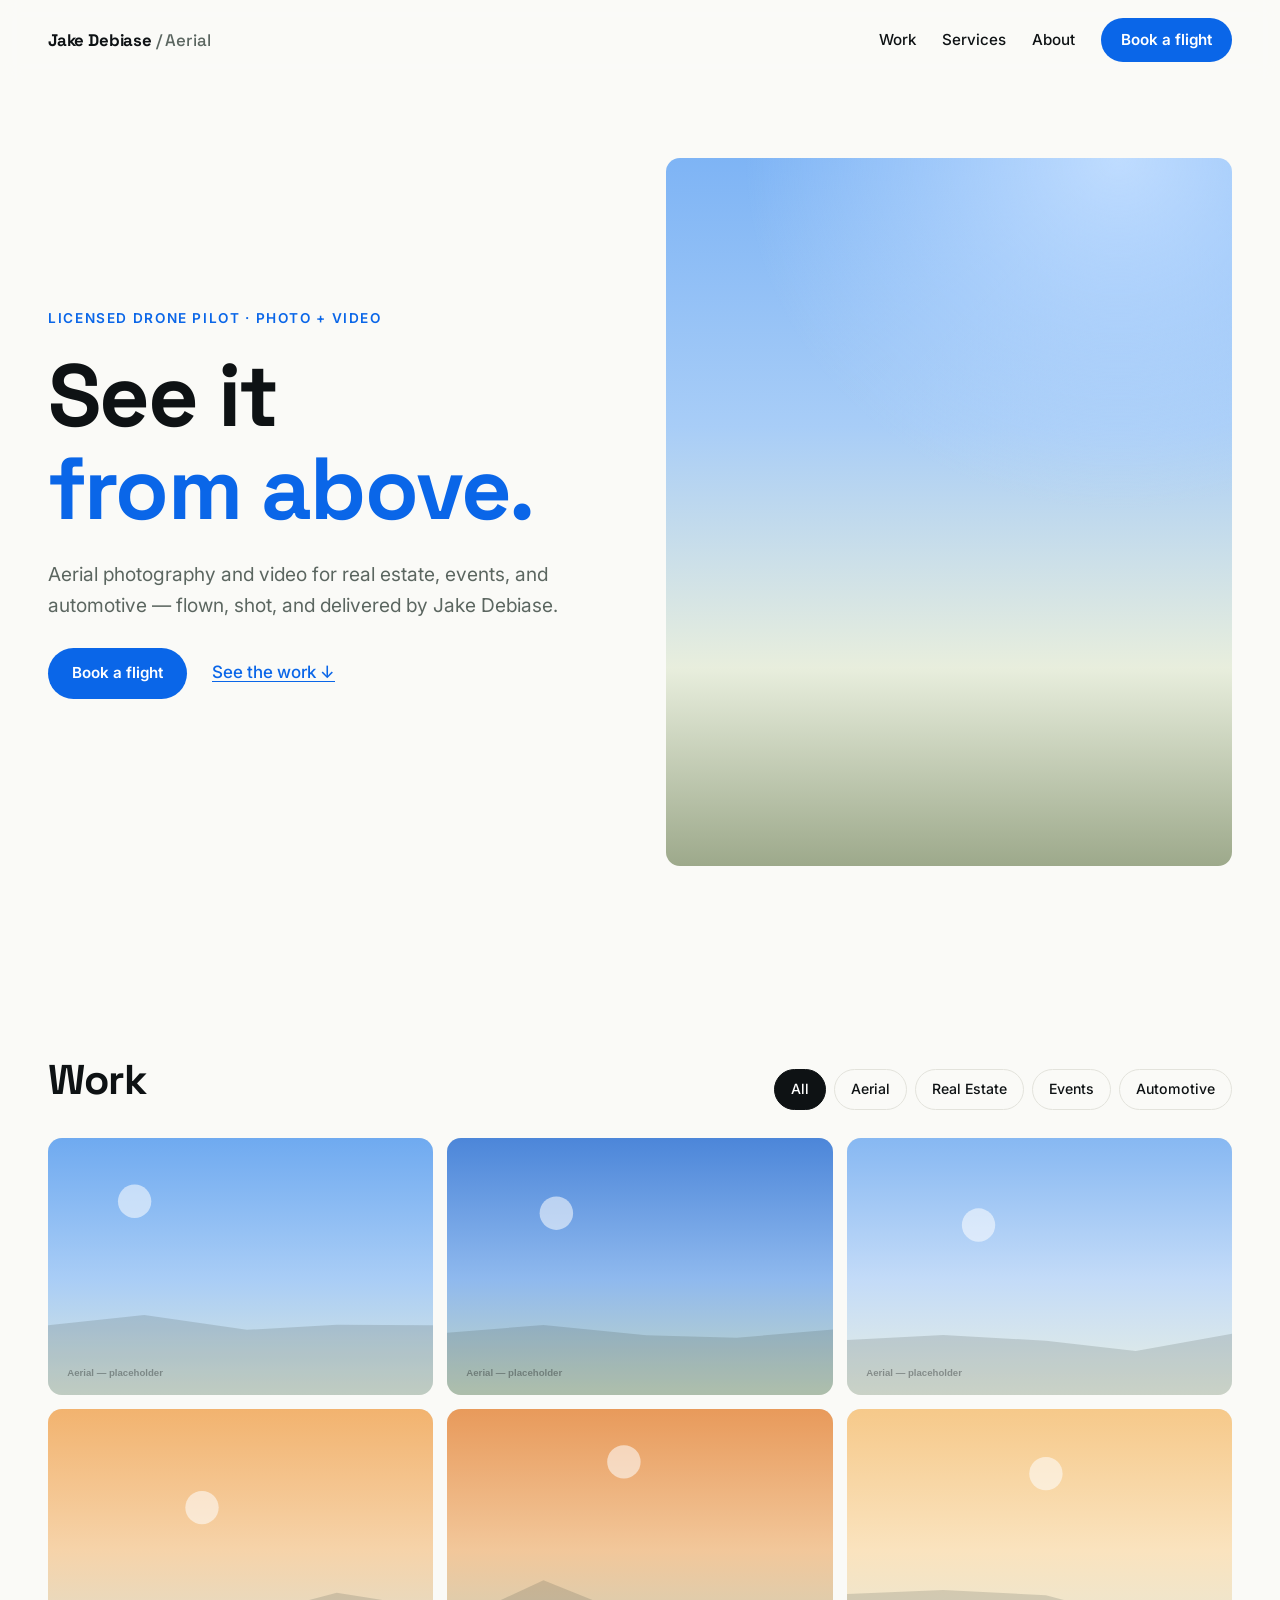
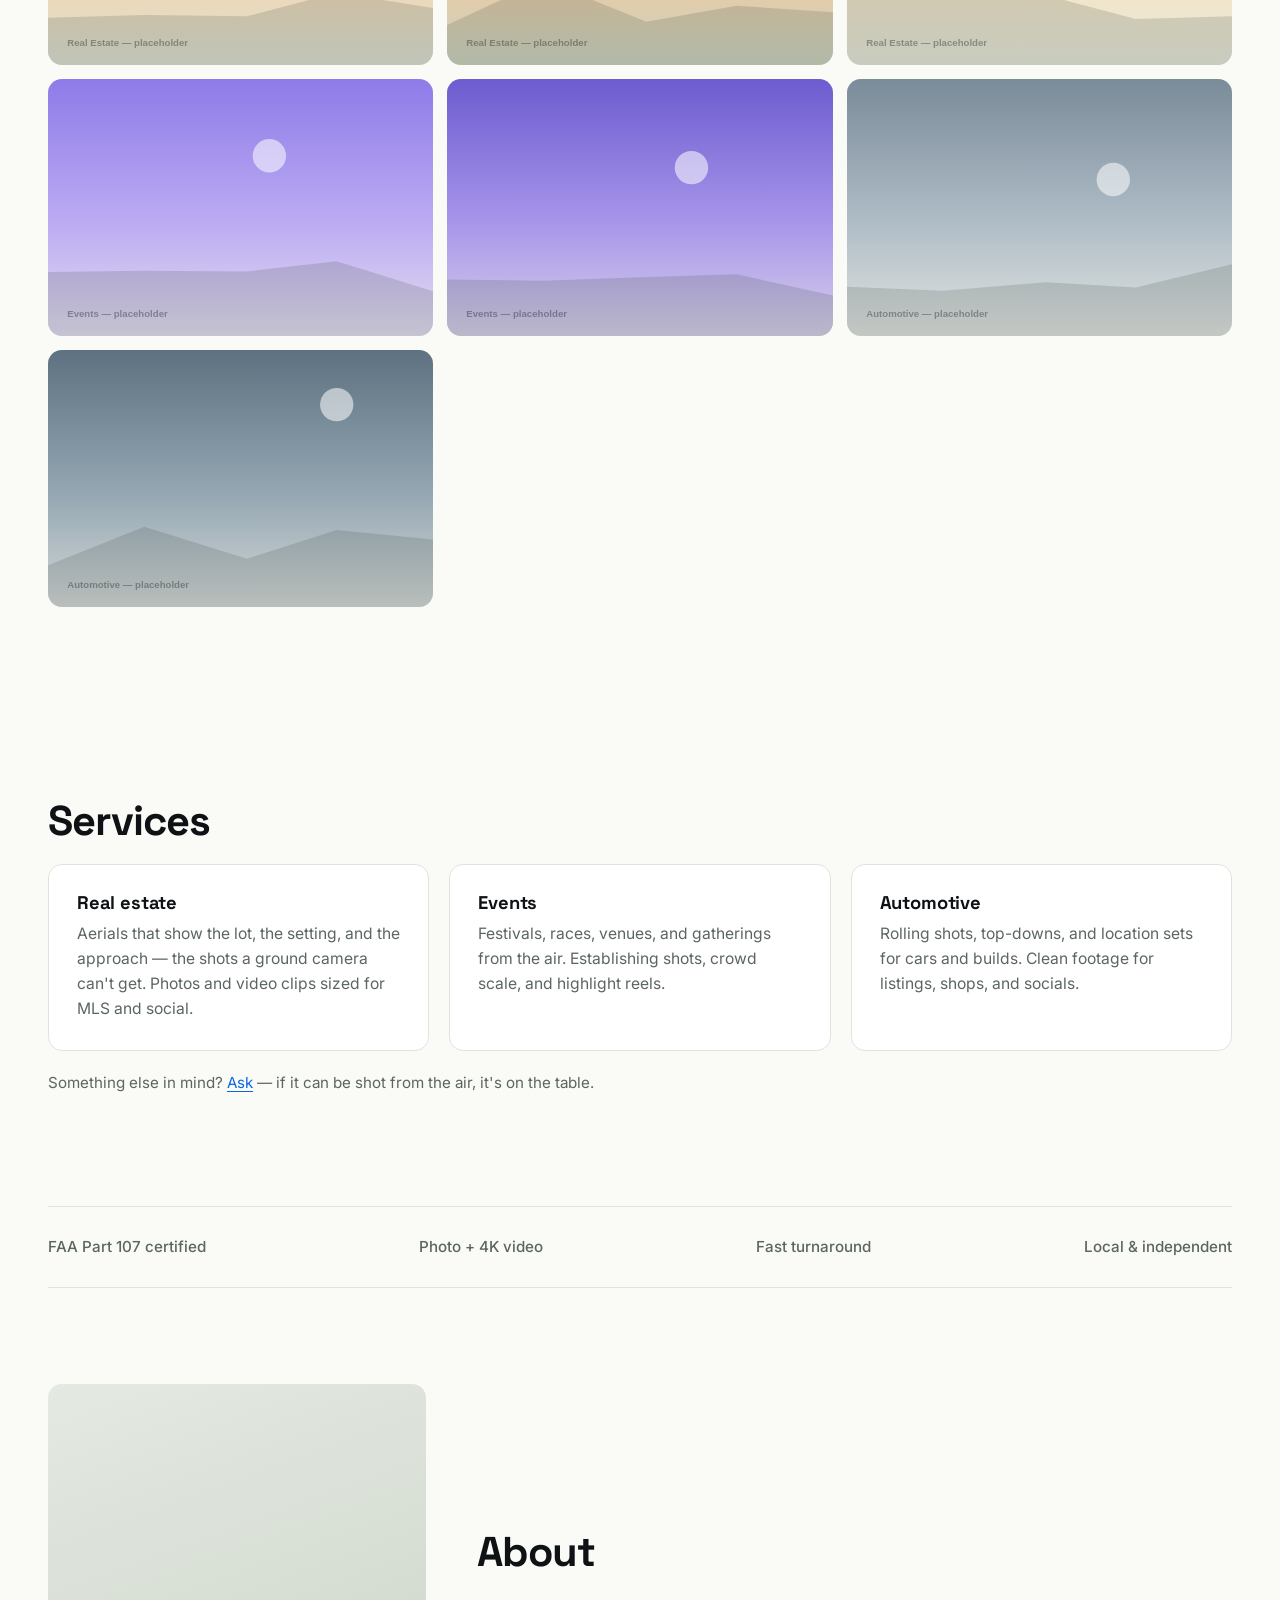
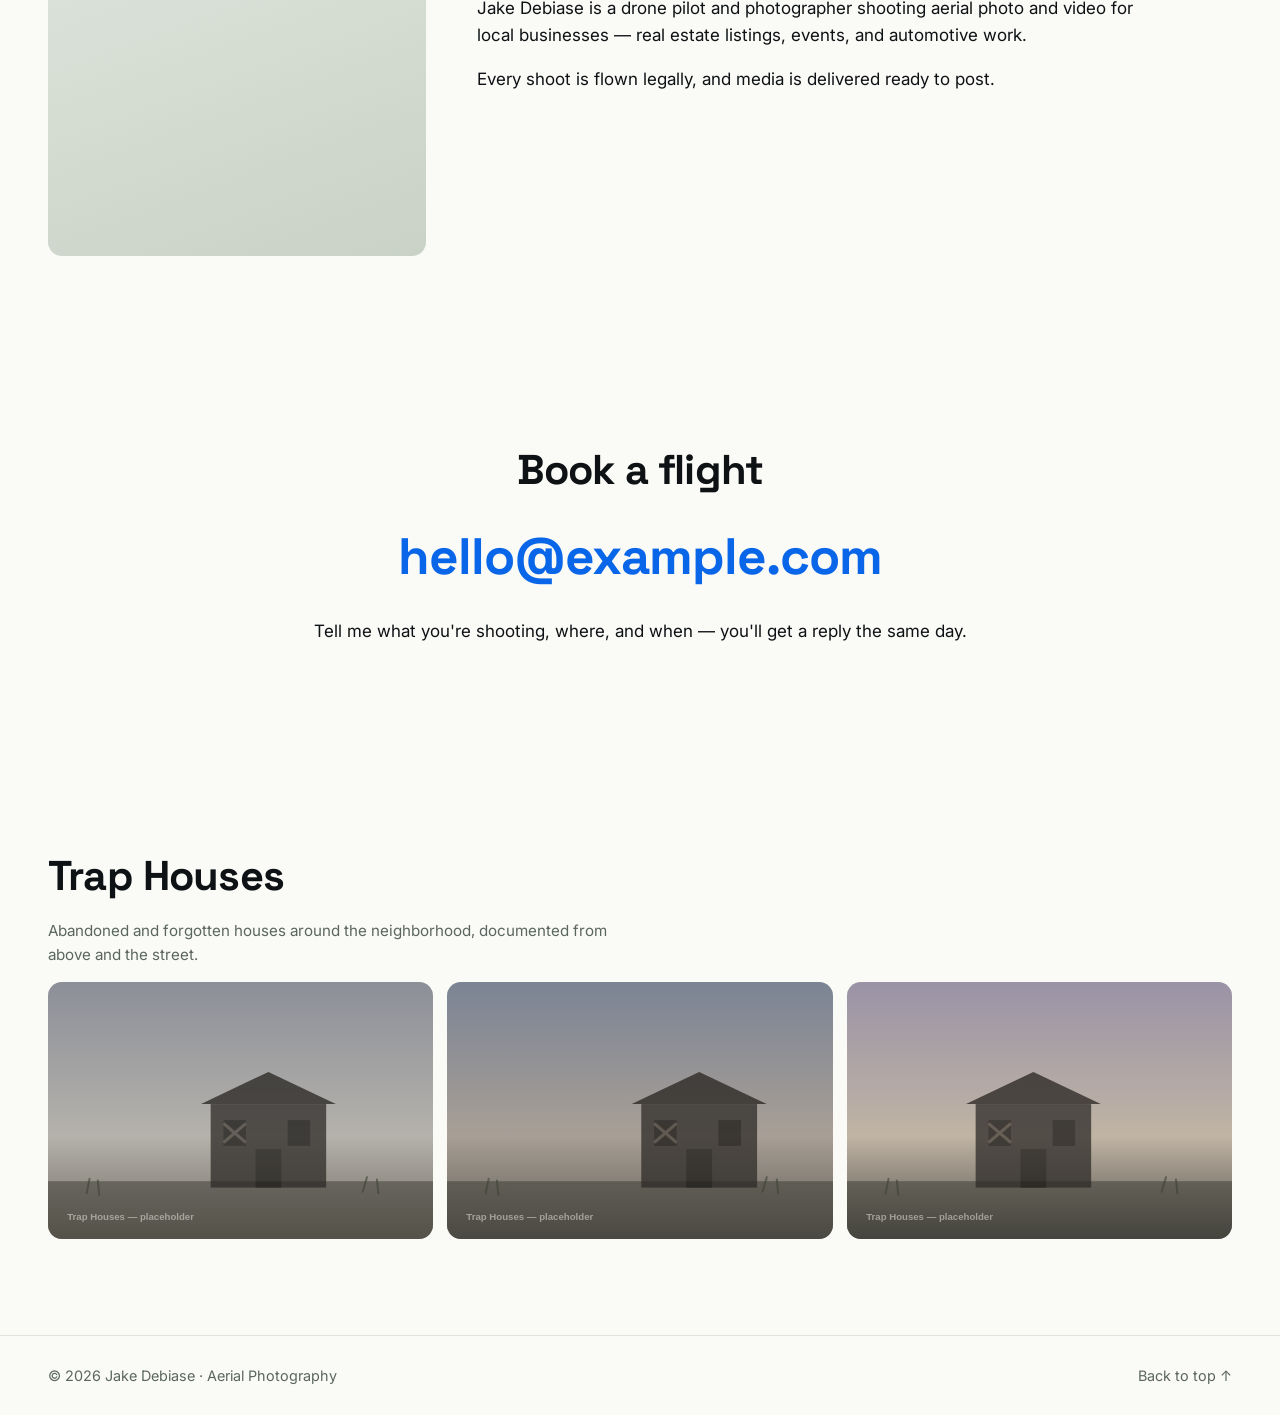
==== index.html @ 06a4b5cf "Add Trap Houses section; remove uninsured claim - New photos/trap-houses/ category renders in its ow" ====
<!DOCTYPE html>
<html lang="en">
<head>
<meta charset="UTF-8">
<meta name="viewport" content="width=device-width, initial-scale=1.0">
<title>Jake Debiase — Aerial Photography</title>
<meta name="description" content="Aerial photography and video for real estate, events, and automotive. Licensed drone pilot Jake Debiase. Book a flight.">
<link rel="canonical" href="https://jdebiase7179.github.io/jakeaerialphotography/">
<meta property="og:type" content="website">
<meta property="og:title" content="Jake Debiase — Aerial Photography">
<meta property="og:description" content="Aerial photography and video for real estate, events, and automotive. Book a flight.">
<meta property="og:url" content="https://jdebiase7179.github.io/jakeaerialphotography/">
<meta property="og:image" content="https://jdebiase7179.github.io/jakeaerialphotography/assets/og.png">
<meta property="og:image:width" content="1200">
<meta property="og:image:height" content="630">
<meta name="twitter:card" content="summary_large_image">
<meta name="theme-color" content="#0A66E8">
<link rel="icon" href="data:image/svg+xml,%3Csvg xmlns='http://www.w3.org/2000/svg' viewBox='0 0 32 32'%3E%3Crect width='32' height='32' rx='7' fill='%230A66E8'/%3E%3Ctext x='16' y='22.5' font-family='Helvetica,Arial,sans-serif' font-size='15' font-weight='700' fill='%23fff' text-anchor='middle'%3EJD%3C/text%3E%3C/svg%3E">
<link rel="preconnect" href="https://fonts.googleapis.com">
<link rel="preconnect" href="https://fonts.gstatic.com" crossorigin>
<link href="https://fonts.googleapis.com/css2?family=Space+Grotesk:wght@500;700&family=Inter:wght@400;500;600&display=swap" rel="stylesheet">
<link rel="stylesheet" href="styles.css">
</head>
<body>

<a class="skip-link" href="#main">Skip to content</a>

<header class="site-header" id="top">
  <a class="wordmark" href="#top">Jake Debiase<span> / Aerial</span></a>
  <nav aria-label="Main">
    <a href="#work">Work</a>
    <a href="#services">Services</a>
    <a href="#about">About</a>
    <a class="button" href="#contact">Book a flight</a>
  </nav>
</header>

<main id="main">

<section class="hero">
  <div class="hero-inner">
    <p class="kicker">Licensed drone pilot · Photo + video</p>
    <h1>See it<br><em>from above.</em></h1>
    <p class="lede">Aerial photography and video for real estate, events, and automotive — flown, shot, and delivered by Jake Debiase.</p>
    <p class="hero-cta">
      <a class="button" href="#contact">Book a flight</a>
      <a class="text-link" href="#work">See the work ↓</a>
    </p>
  </div>
  <div class="hero-art" aria-hidden="true">
    <img src="assets/img/hero.jpg" alt="" id="hero-img">
  </div>
</section>

<section id="work" class="work reveal">
  <div class="section-head">
    <h2>Work</h2>
    <div class="filters" role="group" aria-label="Filter gallery by category" id="filters"></div>
  </div>
  <div class="gallery" id="gallery" aria-live="polite"></div>
  <p class="note" id="gallery-empty" hidden>New work coming soon — follow along or <a href="#contact">book a shoot</a>.</p>
</section>

<section id="services" class="services reveal">
  <h2>Services</h2>
  <div class="service-row">
    <div class="service">
      <h3>Real estate</h3>
      <p>Aerials that show the lot, the setting, and the approach — the shots a ground camera can't get. Photos and video clips sized for MLS and social.</p>
    </div>
    <div class="service">
      <h3>Events</h3>
      <p>Festivals, races, venues, and gatherings from the air. Establishing shots, crowd scale, and highlight reels.</p>
    </div>
    <div class="service">
      <h3>Automotive</h3>
      <p>Rolling shots, top-downs, and location sets for cars and builds. Clean footage for listings, shops, and socials.</p>
    </div>
  </div>
  <p class="note">Something else in mind? <a href="#contact">Ask</a> — if it can be shot from the air, it's on the table.</p>
</section>

<section class="facts reveal" aria-label="Quick facts">
  <ul>
    <li>FAA Part 107 certified</li>
    <li>Photo + 4K video</li>
    <li>Fast turnaround</li>
    <li>Local &amp; independent</li>
  </ul>
</section>

<section id="about" class="about reveal">
  <figure class="portrait">
    <img src="assets/img/portrait.jpg" alt="Jake Debiase" loading="lazy" id="portrait-img">
  </figure>
  <div>
    <h2>About</h2>
    <p>Jake Debiase is a drone pilot and photographer shooting aerial photo and video for local businesses — real estate listings, events, and automotive work.</p>
    <p>Every shoot is flown legally, and media is delivered ready to post.</p>
  </div>
</section>

<section id="contact" class="contact reveal">
  <h2>Book a flight</h2>
  <p class="contact-big"><a href="mailto:hello@example.com?subject=Booking%20request">hello@example.com</a></p>
  <p>Tell me what you're shooting, where, and when — you'll get a reply the same day.</p>
</section>

<section id="trap-houses" class="reveal">
  <h2>Trap Houses</h2>
  <p class="note">Abandoned and forgotten houses around the neighborhood, documented from above and the street.</p>
  <div class="gallery" id="trap-gallery"></div>
</section>

</main>

<footer>
  <p>© 2026 Jake Debiase · Aerial Photography</p>
  <a href="#top">Back to top ↑</a>
</footer>

<dialog class="lightbox" id="lightbox">
  <button class="lightbox-close" id="lb-close" aria-label="Close">✕</button>
  <button class="lightbox-nav prev" id="lb-prev" aria-label="Previous photo">‹</button>
  <img id="lb-img" src="" alt="">
  <video id="lb-video" controls playsinline hidden></video>
  <button class="lightbox-nav next" id="lb-next" aria-label="Next photo">›</button>
  <p class="lightbox-caption" id="lb-caption"></p>
</dialog>

<script src="app.js"></script>
</body>
</html>
---- styles.css ----
/* Jake Debiase — Aerial Photography */

:root {
  --bg: #FAFAF7;
  --ink: #0E1214;
  --muted: #5B6660;
  --accent: #0A66E8;
  --accent-dark: #084BB0;
  --line: #E3E3DC;
  --card: #FFFFFF;
  --radius: 14px;
}

* { box-sizing: border-box; }

@media (prefers-reduced-motion: no-preference) {
  html { scroll-behavior: smooth; }
}

body {
  margin: 0;
  background: var(--bg);
  color: var(--ink);
  font-family: "Inter", -apple-system, BlinkMacSystemFont, "Segoe UI", Roboto, sans-serif;
  font-size: 17px;
  line-height: 1.6;
}

img, video { display: block; max-width: 100%; }

a { color: var(--accent); text-decoration-thickness: 1px; text-underline-offset: 3px; }
a:hover { color: var(--accent-dark); }
:focus-visible { outline: 2px solid var(--accent); outline-offset: 3px; border-radius: 2px; }

h1, h2, h3 {
  font-family: "Space Grotesk", "Inter", sans-serif;
  line-height: 1.05;
  margin: 0 0 0.5em;
  letter-spacing: -0.02em;
}
h2 { font-size: clamp(1.8rem, 3.5vw, 2.6rem); }
h3 { font-size: 1.15rem; letter-spacing: -0.01em; }

p { margin: 0 0 1em; max-width: 60ch; }

.button {
  display: inline-block;
  background: var(--accent);
  color: #fff;
  font-weight: 600;
  font-size: 0.95rem;
  padding: 13px 24px;
  border-radius: 999px;
  text-decoration: none;
  transition: background 0.15s ease, transform 0.15s ease;
}
.button:hover { background: var(--accent-dark); color: #fff; transform: translateY(-1px); }

.text-link { margin-left: 20px; font-weight: 500; }

.skip-link {
  position: absolute;
  left: -9999px;
  background: var(--accent);
  color: #fff;
  padding: 12px 20px;
  border-radius: 0 0 8px 0;
}
.skip-link:focus { left: 0; top: 0; z-index: 20; color: #fff; }

/* Header */
.site-header {
  position: sticky;
  top: 0;
  z-index: 10;
  display: flex;
  flex-wrap: wrap;
  align-items: center;
  justify-content: space-between;
  gap: 12px 24px;
  padding: 18px clamp(20px, 4vw, 48px);
  background: color-mix(in srgb, var(--bg) 88%, transparent);
  backdrop-filter: blur(10px);
  -webkit-backdrop-filter: blur(10px);
  border-bottom: 1px solid transparent;
  transition: border-color 0.2s ease;
}
.site-header.scrolled { border-bottom-color: var(--line); }
.wordmark {
  font-family: "Space Grotesk", sans-serif;
  font-weight: 700;
  font-size: 1.05rem;
  color: var(--ink);
  text-decoration: none;
  letter-spacing: -0.01em;
}
.wordmark span { color: var(--muted); font-weight: 500; }
.site-header nav {
  display: flex;
  flex-wrap: wrap;
  align-items: center;
  gap: 8px 26px;
}
.site-header nav a:not(.button) {
  color: var(--ink);
  text-decoration: none;
  font-weight: 500;
  font-size: 0.95rem;
}
.site-header nav a:not(.button):hover { color: var(--accent); }
.site-header .button { padding: 10px 20px; }

/* Layout */
main { padding: 0 clamp(20px, 4vw, 48px); }
main > section { max-width: 1200px; margin: 0 auto; padding: clamp(56px, 8vw, 96px) 0; }

/* Hero */
.hero {
  display: grid;
  grid-template-columns: 1fr 1fr;
  gap: clamp(24px, 4vw, 56px);
  align-items: center;
  padding-top: clamp(40px, 6vw, 80px);
}
.kicker {
  color: var(--accent);
  font-weight: 600;
  font-size: 0.85rem;
  text-transform: uppercase;
  letter-spacing: 0.12em;
  margin-bottom: 20px;
}
.hero h1 {
  font-size: clamp(3rem, 8vw, 5.5rem);
  margin-bottom: 24px;
}
.hero h1 em {
  font-style: normal;
  color: var(--accent);
}
.lede { font-size: clamp(1.05rem, 1.5vw, 1.25rem); color: var(--muted); max-width: 46ch; }
.hero-cta { margin-top: 28px; }

.hero-art {
  border-radius: var(--radius);
  overflow: hidden;
  aspect-ratio: 4 / 5;
  background:
    radial-gradient(120% 90% at 80% 0%, #BFDCFF 0%, transparent 55%),
    linear-gradient(180deg, #7EB4F5 0%, #A8CDF7 38%, #E8EEDD 72%, #9DA98B 100%);
}
.hero-art img { width: 100%; height: 100%; object-fit: cover; }
img[data-missing] { opacity: 0; }

/* Section head + filters */
.section-head {
  display: flex;
  flex-wrap: wrap;
  align-items: baseline;
  justify-content: space-between;
  gap: 16px;
  margin-bottom: 28px;
}
.section-head h2 { margin: 0; }
.filters { display: flex; flex-wrap: wrap; gap: 8px; }
.filters button {
  font: inherit;
  font-size: 0.88rem;
  font-weight: 500;
  color: var(--ink);
  background: transparent;
  border: 1px solid var(--line);
  border-radius: 999px;
  padding: 8px 16px;
  cursor: pointer;
  transition: all 0.15s ease;
}
.filters button:hover { border-color: var(--accent); color: var(--accent); }
.filters button[aria-pressed="true"] {
  background: var(--ink);
  border-color: var(--ink);
  color: #fff;
}

/* Gallery */
.gallery {
  display: grid;
  grid-template-columns: repeat(auto-fill, minmax(300px, 1fr));
  grid-auto-flow: dense;
  gap: 14px;
}
.gallery figure {
  margin: 0;
  border-radius: var(--radius);
  overflow: hidden;
  background: #E9E9E3;
  cursor: zoom-in;
}
.gallery figure.wide { grid-column: span 2; }
.gallery img {
  width: 100%;
  height: 100%;
  aspect-ratio: 3 / 2;
  object-fit: cover;
  transition: transform 0.4s ease;
}
.gallery figure:hover img { transform: scale(1.03); }
.gallery figure.is-video { position: relative; }
.gallery figure.is-video::after {
  content: "▶";
  position: absolute;
  inset: 0;
  display: grid;
  place-items: center;
  font-size: 1.1rem;
  color: #fff;
  text-shadow: 0 1px 8px rgba(0, 0, 0, 0.5);
  background: radial-gradient(circle at center, rgba(0, 0, 0, 0.28) 0%, transparent 45%);
  pointer-events: none;
}

/* Services */
.service-row {
  display: grid;
  grid-template-columns: repeat(3, 1fr);
  gap: 20px;
}
.service {
  background: var(--card);
  border: 1px solid var(--line);
  border-radius: var(--radius);
  padding: 28px;
}
.service h3 { margin-top: 0; }
.service p { margin: 0; color: var(--muted); font-size: 0.98rem; }

.note { color: var(--muted); font-size: 0.95rem; margin-top: 20px; }

/* Facts */
.facts { border-top: 1px solid var(--line); border-bottom: 1px solid var(--line); }
main > section.facts { padding: 28px 0; }
.facts ul {
  list-style: none;
  margin: 0;
  padding: 0;
  display: flex;
  flex-wrap: wrap;
  justify-content: space-between;
  gap: 10px 40px;
  color: var(--muted);
  font-weight: 500;
  font-size: 0.95rem;
}

/* About */
.about {
  display: grid;
  grid-template-columns: 1fr 2fr;
  gap: clamp(24px, 4vw, 56px);
  align-items: center;
}
.portrait {
  margin: 0;
  aspect-ratio: 4 / 5;
  border-radius: var(--radius);
  overflow: hidden;
  background: linear-gradient(160deg, #E4E9E1, #C9D2C6);
}
.portrait img {
  width: 100%;
  height: 100%;
  object-fit: cover;
}

/* Contact */
.contact { text-align: center; }
.contact p { margin-left: auto; margin-right: auto; }
.contact-big {
  font-family: "Space Grotesk", sans-serif;
  font-size: clamp(1.6rem, 4.5vw, 3.2rem);
  font-weight: 700;
  letter-spacing: -0.02em;
  margin: 24px 0 20px;
}
.contact-big a { text-decoration: none; }
.contact-big a:hover { text-decoration: underline; }

/* Footer */
footer {
  display: flex;
  flex-wrap: wrap;
  justify-content: space-between;
  gap: 12px 24px;
  border-top: 1px solid var(--line);
  padding: 28px clamp(20px, 4vw, 48px);
  color: var(--muted);
  font-size: 0.9rem;
}
footer p { margin: 0; }
footer a { color: var(--muted); text-decoration: none; }
footer a:hover { color: var(--accent); }

/* Lightbox */
.lightbox {
  border: none;
  padding: 0;
  background: transparent;
  max-width: min(92vw, 1400px);
  max-height: 92vh;
}
.lightbox::backdrop { background: rgba(10, 14, 16, 0.92); }
.lightbox img,
.lightbox video {
  max-width: min(92vw, 1400px);
  max-height: 82vh;
  width: auto;
  height: auto;
  margin: 0 auto;
  border-radius: 8px;
}
.lightbox-caption { color: #C8CFC9; text-align: center; font-size: 0.9rem; margin: 12px 0 0; max-width: none; }
.lightbox button {
  position: fixed;
  font: inherit;
  font-size: 1.4rem;
  line-height: 1;
  color: #fff;
  background: rgba(255, 255, 255, 0.12);
  border: none;
  border-radius: 999px;
  width: 44px;
  height: 44px;
  cursor: pointer;
}
.lightbox button:hover { background: rgba(255, 255, 255, 0.25); }
.lightbox-close { top: 20px; right: 20px; }
.lightbox-nav { top: 50%; transform: translateY(-50%); font-size: 1.8rem; }
.lightbox-nav.prev { left: 16px; }
.lightbox-nav.next { right: 16px; }

/* Reveal on scroll */
@media (prefers-reduced-motion: no-preference) {
  .reveal { opacity: 0; transform: translateY(24px); transition: opacity 0.6s ease, transform 0.6s ease; }
  .reveal.visible { opacity: 1; transform: none; }
}

/* Responsive */
@media (max-width: 900px) {
  .hero { grid-template-columns: 1fr; }
  .hero-art { aspect-ratio: 16 / 10; order: -1; }
  .service-row { grid-template-columns: 1fr; }
  .about { grid-template-columns: 1fr; }
  .portrait { max-width: 340px; }
  .gallery figure.wide { grid-column: auto; }
}
@media (max-width: 540px) {
  .gallery { grid-template-columns: 1fr; }
  .text-link { display: inline-block; margin: 14px 0 0; }
}
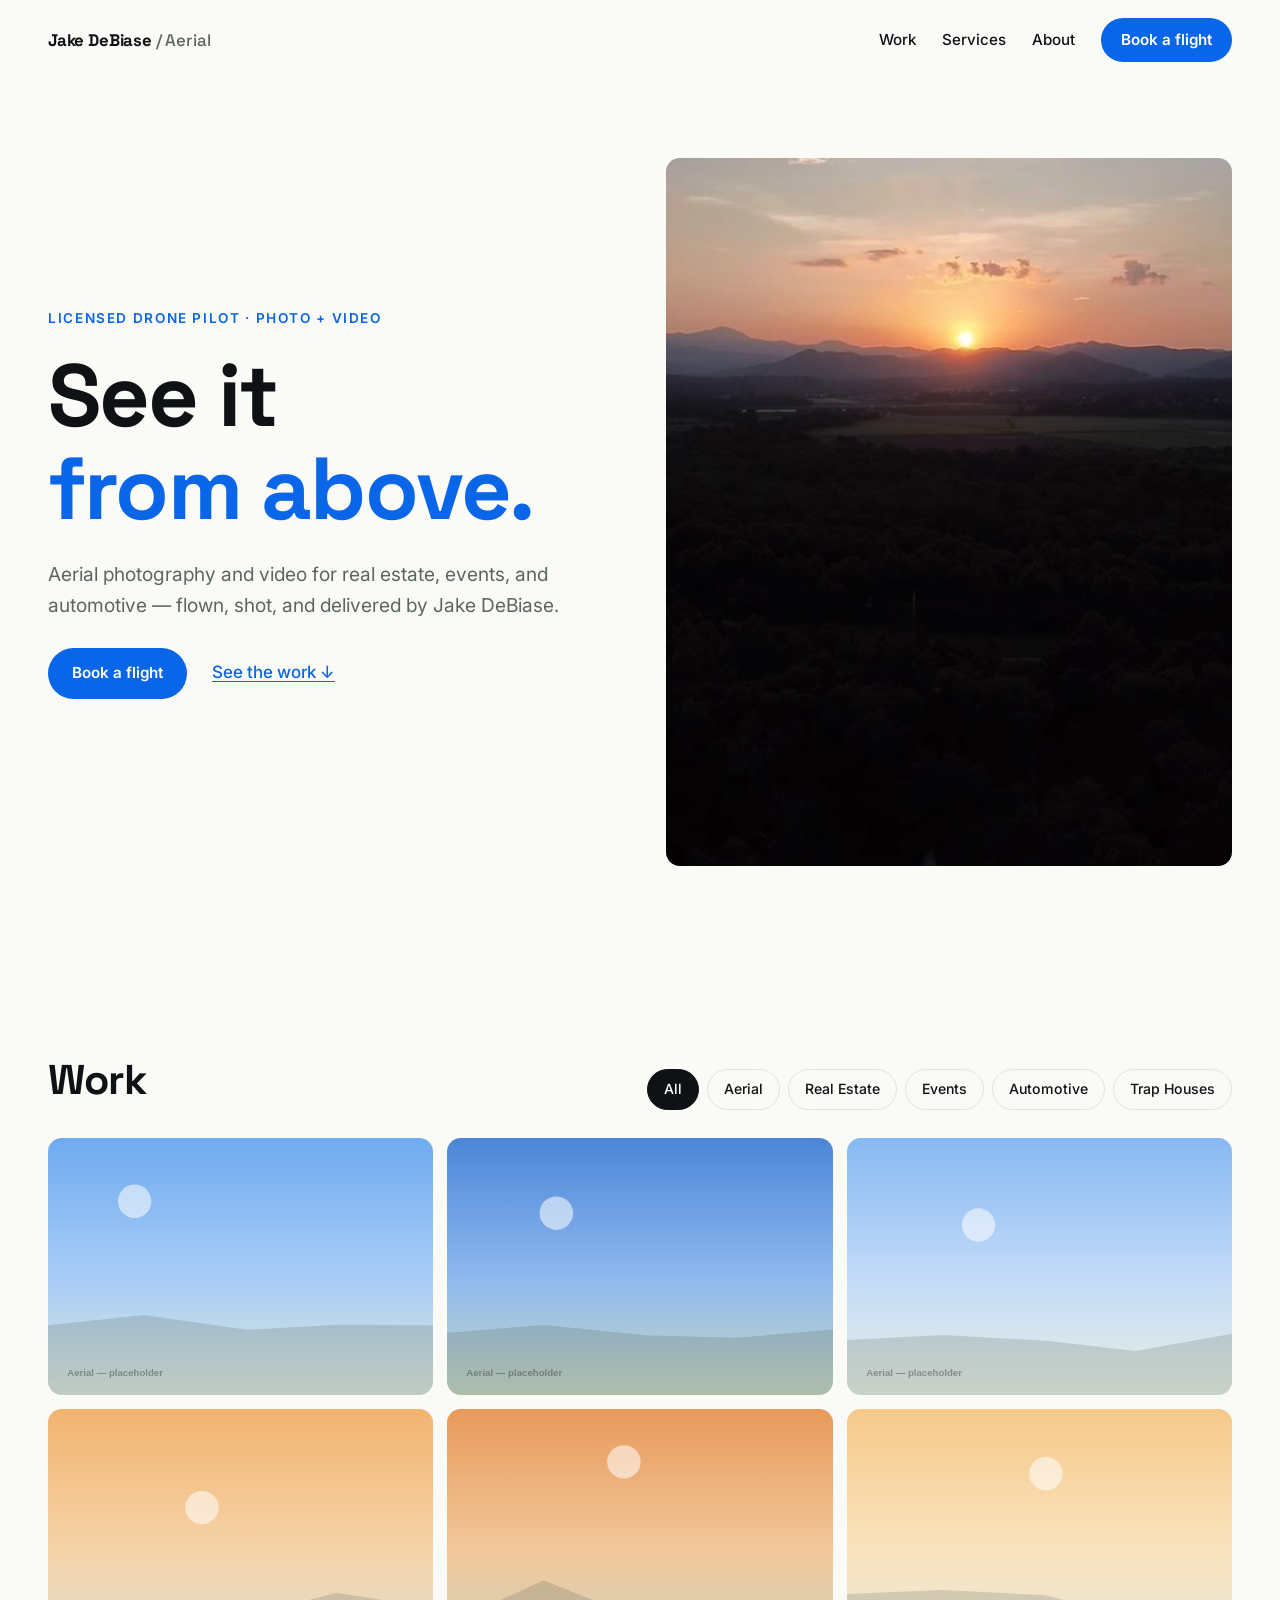
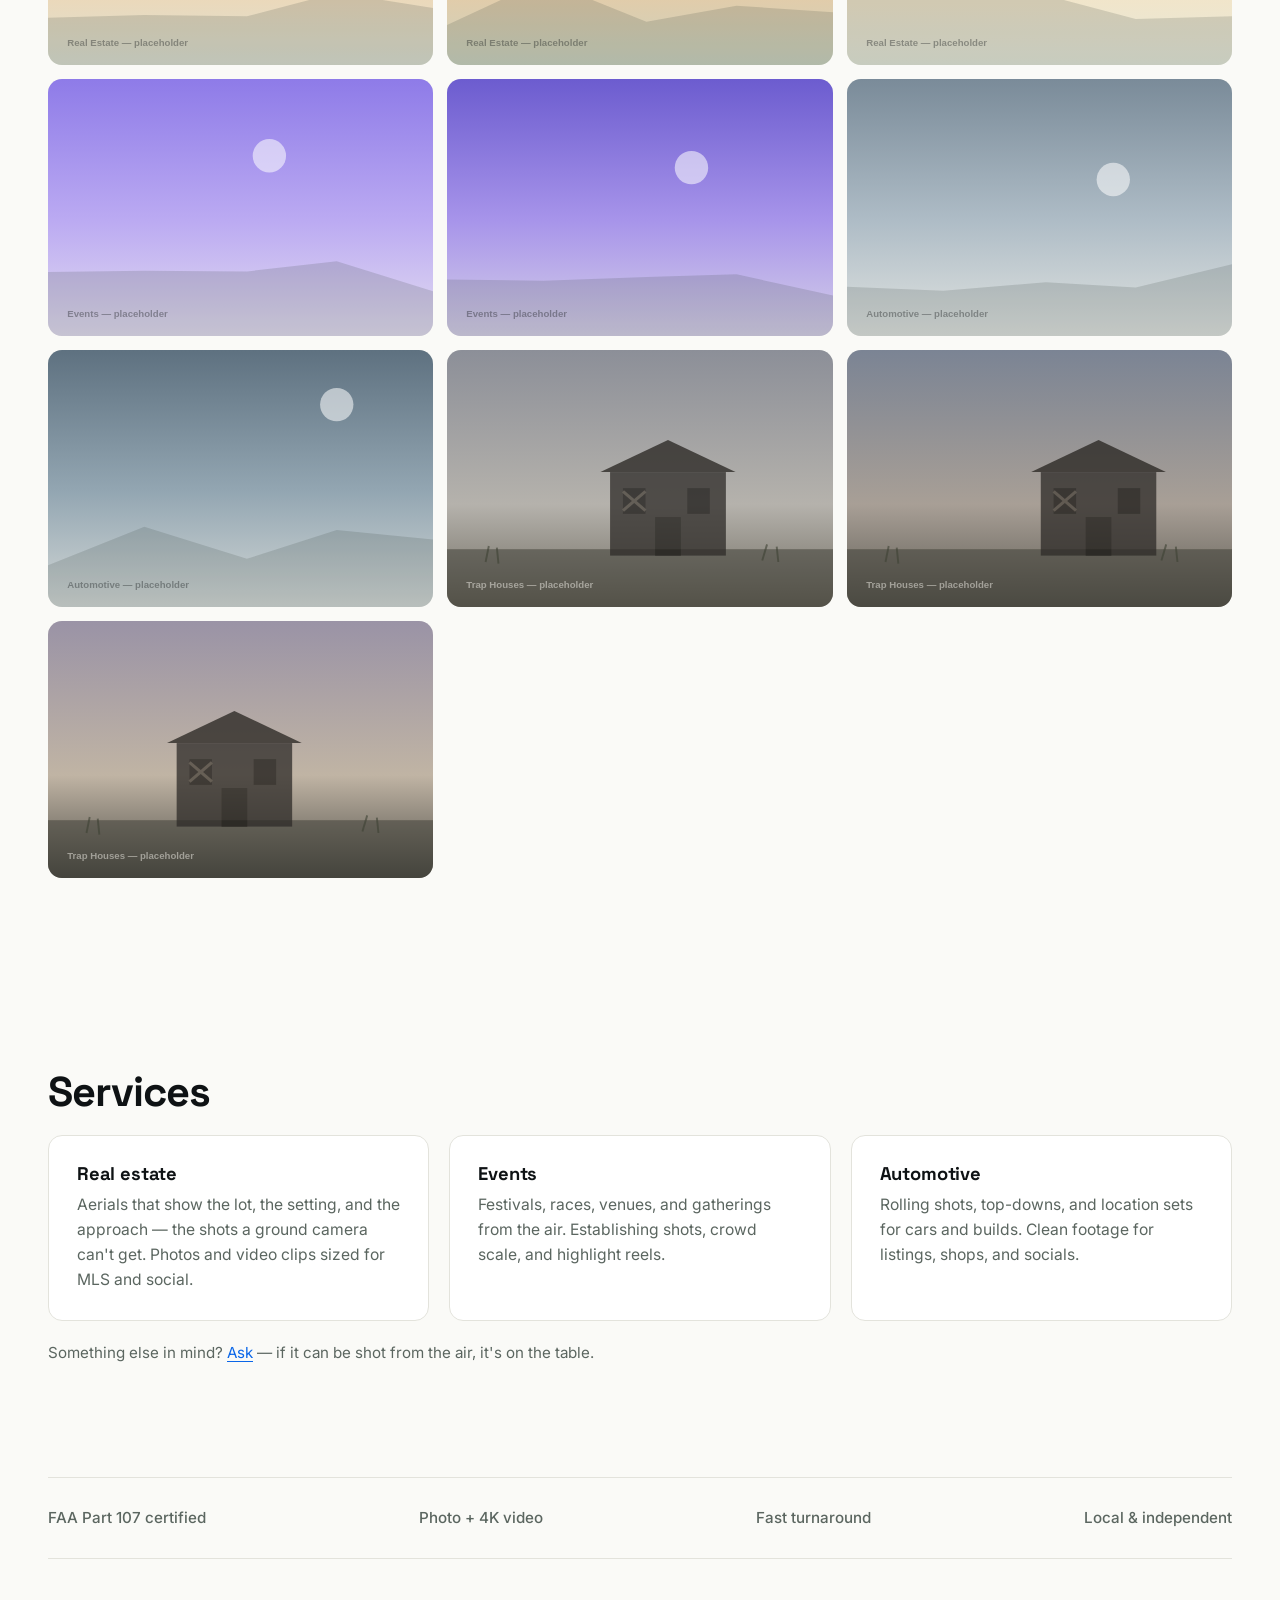
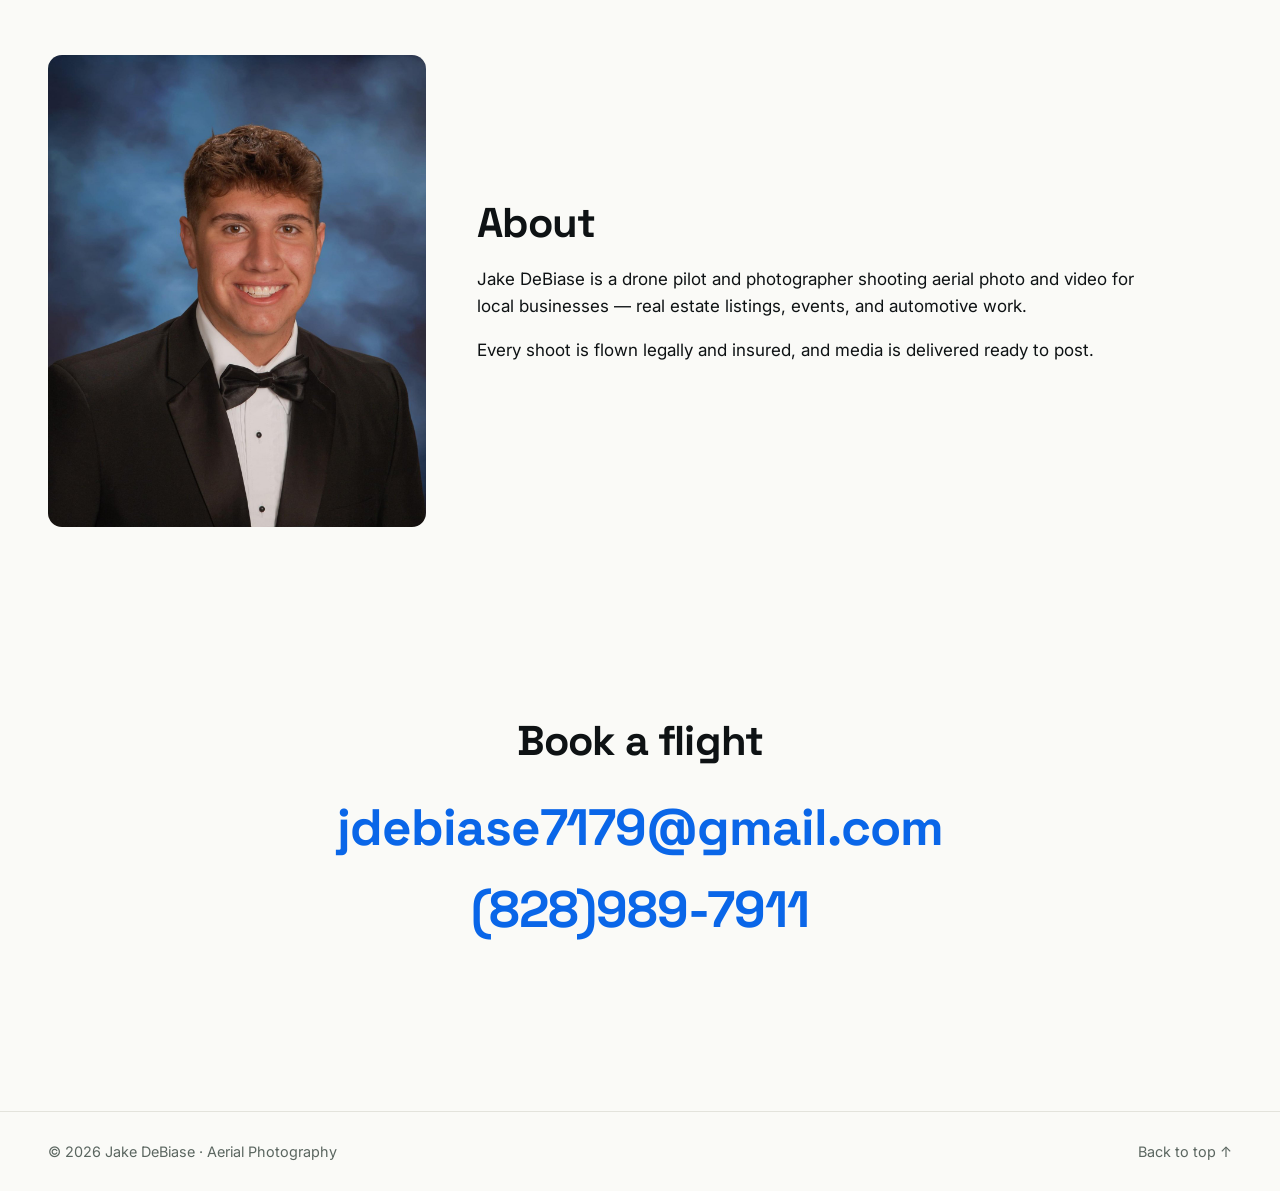
==== commit 801634be: "Add hero/portrait/aerial photos, local edit tools, fix name spelling - Add hero.jpg, portrait.jpg, a" ====
--- a/index.html
+++ b/index.html
@@ -3,14 +3,14 @@
 <head>
 <meta charset="UTF-8">
 <meta name="viewport" content="width=device-width, initial-scale=1.0">
-<title>Jake Debiase — Aerial Photography</title>
-<meta name="description" content="Aerial photography and video for real estate, events, and automotive. Licensed drone pilot Jake Debiase. Book a flight.">
-<link rel="canonical" href="https://jdebiase7179.github.io/jakeaerialphotography/">
+<title>Jake DeBiase — Aerial Photography</title>
+<meta name="description" content="Aerial photography and video for real estate, events, and automotive. Licensed drone pilot Jake DeBiase. Book a flight.">
+<link rel="canonical" href="https://jdebiase7179.github.io/portfoliosite/">
 <meta property="og:type" content="website">
-<meta property="og:title" content="Jake Debiase — Aerial Photography">
+<meta property="og:title" content="Jake DeBiase — Aerial Photography">
 <meta property="og:description" content="Aerial photography and video for real estate, events, and automotive. Book a flight.">
-<meta property="og:url" content="https://jdebiase7179.github.io/jakeaerialphotography/">
-<meta property="og:image" content="https://jdebiase7179.github.io/jakeaerialphotography/assets/og.png">
+<meta property="og:url" content="https://jdebiase7179.github.io/portfoliosite/">
+<meta property="og:image" content="https://jdebiase7179.github.io/portfoliosite/assets/og.png">
 <meta property="og:image:width" content="1200">
 <meta property="og:image:height" content="630">
 <meta name="twitter:card" content="summary_large_image">
@@ -26,7 +26,7 @@
 <a class="skip-link" href="#main">Skip to content</a>
 
 <header class="site-header" id="top">
-  <a class="wordmark" href="#top">Jake Debiase<span> / Aerial</span></a>
+  <a class="wordmark" href="#top">Jake DeBiase<span> / Aerial</span></a>
   <nav aria-label="Main">
     <a href="#work">Work</a>
     <a href="#services">Services</a>
@@ -39,12 +39,12 @@
 
 <section class="hero">
   <div class="hero-inner">
-    <p class="kicker">Licensed drone pilot · Photo + video</p>
-    <h1>See it<br><em>from above.</em></h1>
-    <p class="lede">Aerial photography and video for real estate, events, and automotive — flown, shot, and delivered by Jake Debiase.</p>
+    <p class="kicker" data-edit="kicker">Licensed drone pilot · Photo + video</p>
+    <h1 data-edit="hero-h1">See it<br><em>from above.</em></h1>
+    <p class="lede" data-edit="lede">Aerial photography and video for real estate, events, and automotive — flown, shot, and delivered by Jake DeBiase.</p>
     <p class="hero-cta">
-      <a class="button" href="#contact">Book a flight</a>
-      <a class="text-link" href="#work">See the work ↓</a>
+      <a class="button" href="#contact" data-edit="cta-book">Book a flight</a>
+      <a class="text-link" href="#work" data-edit="cta-seework">See the work ↓</a>
     </p>
   </div>
   <div class="hero-art" aria-hidden="true">
@@ -54,7 +54,7 @@
 
 <section id="work" class="work reveal">
   <div class="section-head">
-    <h2>Work</h2>
+    <h2 data-edit="work-h2">Work</h2>
     <div class="filters" role="group" aria-label="Filter gallery by category" id="filters"></div>
   </div>
   <div class="gallery" id="gallery" aria-live="polite"></div>
@@ -62,60 +62,54 @@
 </section>
 
 <section id="services" class="services reveal">
-  <h2>Services</h2>
+  <h2 data-edit="services-h2">Services</h2>
   <div class="service-row">
     <div class="service">
-      <h3>Real estate</h3>
-      <p>Aerials that show the lot, the setting, and the approach — the shots a ground camera can't get. Photos and video clips sized for MLS and social.</p>
+      <h3 data-edit="svc1-h3">Real estate</h3>
+      <p data-edit="svc1-p">Aerials that show the lot, the setting, and the approach — the shots a ground camera can't get. Photos and video clips sized for MLS and social.</p>
     </div>
     <div class="service">
-      <h3>Events</h3>
-      <p>Festivals, races, venues, and gatherings from the air. Establishing shots, crowd scale, and highlight reels.</p>
+      <h3 data-edit="svc2-h3">Events</h3>
+      <p data-edit="svc2-p">Festivals, races, venues, and gatherings from the air. Establishing shots, crowd scale, and highlight reels.</p>
     </div>
     <div class="service">
-      <h3>Automotive</h3>
-      <p>Rolling shots, top-downs, and location sets for cars and builds. Clean footage for listings, shops, and socials.</p>
+      <h3 data-edit="svc3-h3">Automotive</h3>
+      <p data-edit="svc3-p">Rolling shots, top-downs, and location sets for cars and builds. Clean footage for listings, shops, and socials.</p>
     </div>
   </div>
-  <p class="note">Something else in mind? <a href="#contact">Ask</a> — if it can be shot from the air, it's on the table.</p>
+  <p class="note" data-edit="services-note">Something else in mind? <a href="#contact">Ask</a> — if it can be shot from the air, it's on the table.</p>
 </section>
 
 <section class="facts reveal" aria-label="Quick facts">
   <ul>
-    <li>FAA Part 107 certified</li>
-    <li>Photo + 4K video</li>
-    <li>Fast turnaround</li>
-    <li>Local &amp; independent</li>
+    <li data-edit="fact1">FAA Part 107 certified</li>
+    <li data-edit="fact2">Photo + 4K video</li>
+    <li data-edit="fact3">Fast turnaround</li>
+    <li data-edit="fact4">Local &amp; independent</li>
   </ul>
 </section>
 
 <section id="about" class="about reveal">
   <figure class="portrait">
-    <img src="assets/img/portrait.jpg" alt="Jake Debiase" loading="lazy" id="portrait-img">
+    <img src="assets/img/portrait.jpg" alt="Jake DeBiase" loading="lazy" id="portrait-img">
   </figure>
   <div>
-    <h2>About</h2>
-    <p>Jake Debiase is a drone pilot and photographer shooting aerial photo and video for local businesses — real estate listings, events, and automotive work.</p>
-    <p>Every shoot is flown legally, and media is delivered ready to post.</p>
+    <h2 data-edit="about-h2">About</h2>
+    <p data-edit="about-p1">Jake DeBiase is a drone pilot and photographer shooting aerial photo and video for local businesses — real estate listings, events, and automotive work.</p>
+    <p data-edit="about-p2">Every shoot is flown legally and insured, and media is delivered ready to post.</p>
   </div>
 </section>
 
 <section id="contact" class="contact reveal">
-  <h2>Book a flight</h2>
-  <p class="contact-big"><a href="mailto:hello@example.com?subject=Booking%20request">hello@example.com</a></p>
-  <p>Tell me what you're shooting, where, and when — you'll get a reply the same day.</p>
-</section>
-
-<section id="trap-houses" class="reveal">
-  <h2>Trap Houses</h2>
-  <p class="note">Abandoned and forgotten houses around the neighborhood, documented from above and the street.</p>
-  <div class="gallery" id="trap-gallery"></div>
+  <h2 data-edit="contact-h2">Book a flight</h2>
+  <p class="contact-big"><a href="mailto:hello@example.com?subject=Booking%20request" data-edit="contact-email">jdebiase7179@gmail.com<br>(828)989-7911<br></a></p>
+  <p data-edit="contact-p"><br></p>
 </section>
 
 </main>
 
 <footer>
-  <p>© 2026 Jake Debiase · Aerial Photography</p>
+  <p data-edit="footer-p">© 2026 Jake DeBiase · Aerial Photography</p>
   <a href="#top">Back to top ↑</a>
 </footer>
 
--- a/styles.css
+++ b/styles.css
@@ -1,4 +1,4 @@
-/* Jake Debiase — Aerial Photography */
+/* Jake DeBiase — Aerial Photography */
 
 :root {
   --bg: #FAFAF7;
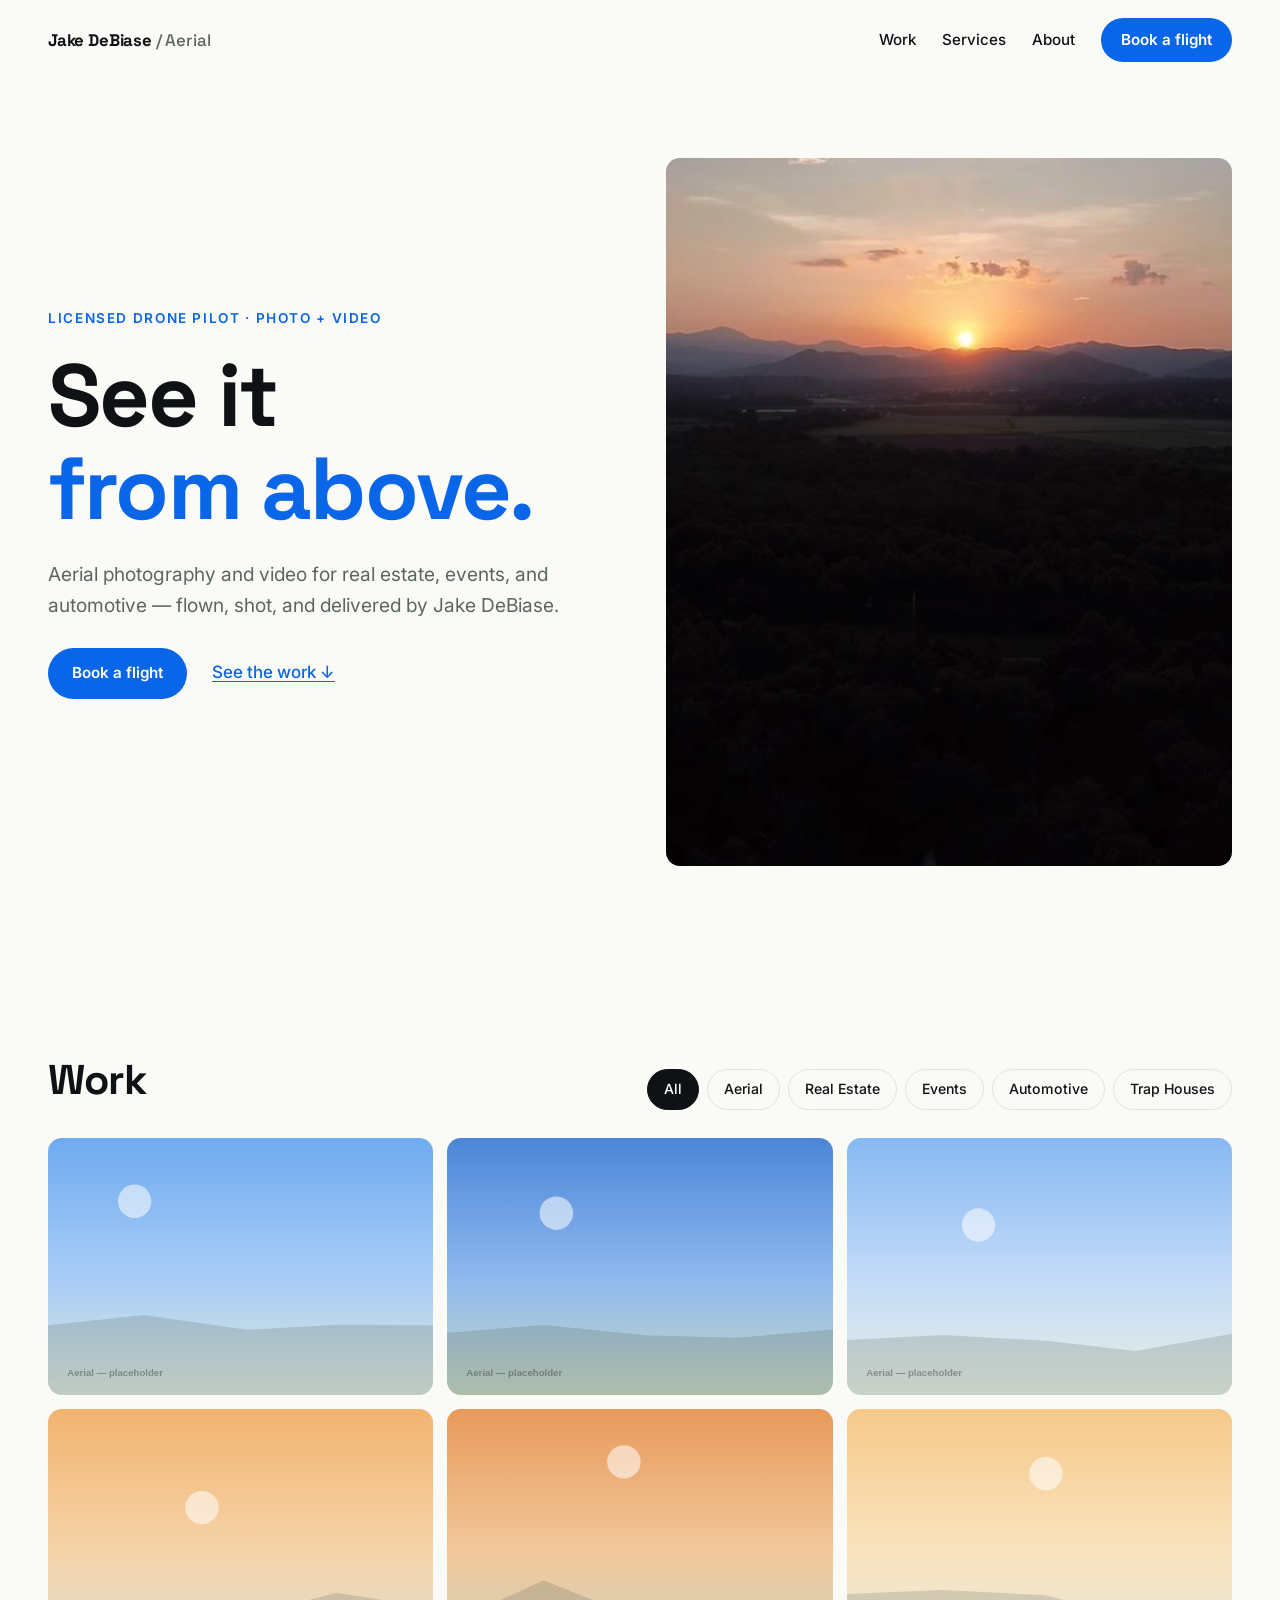
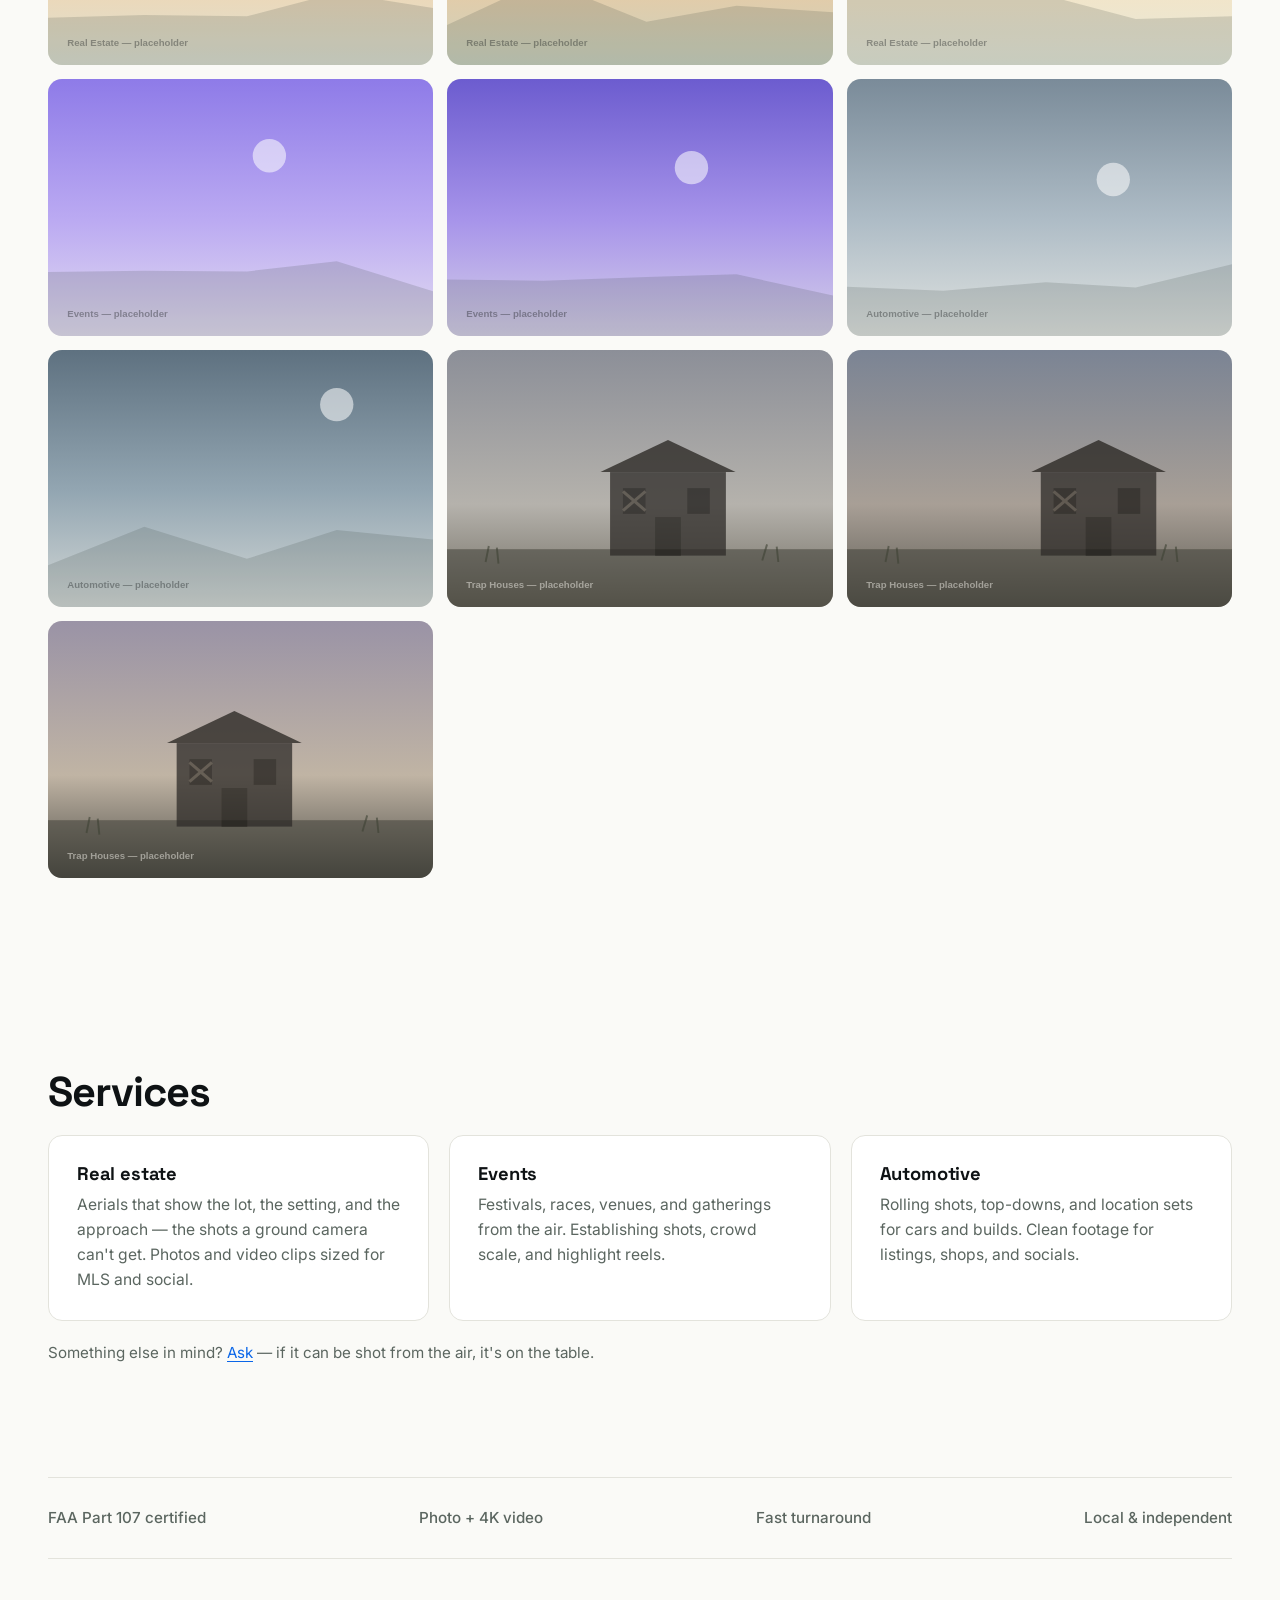
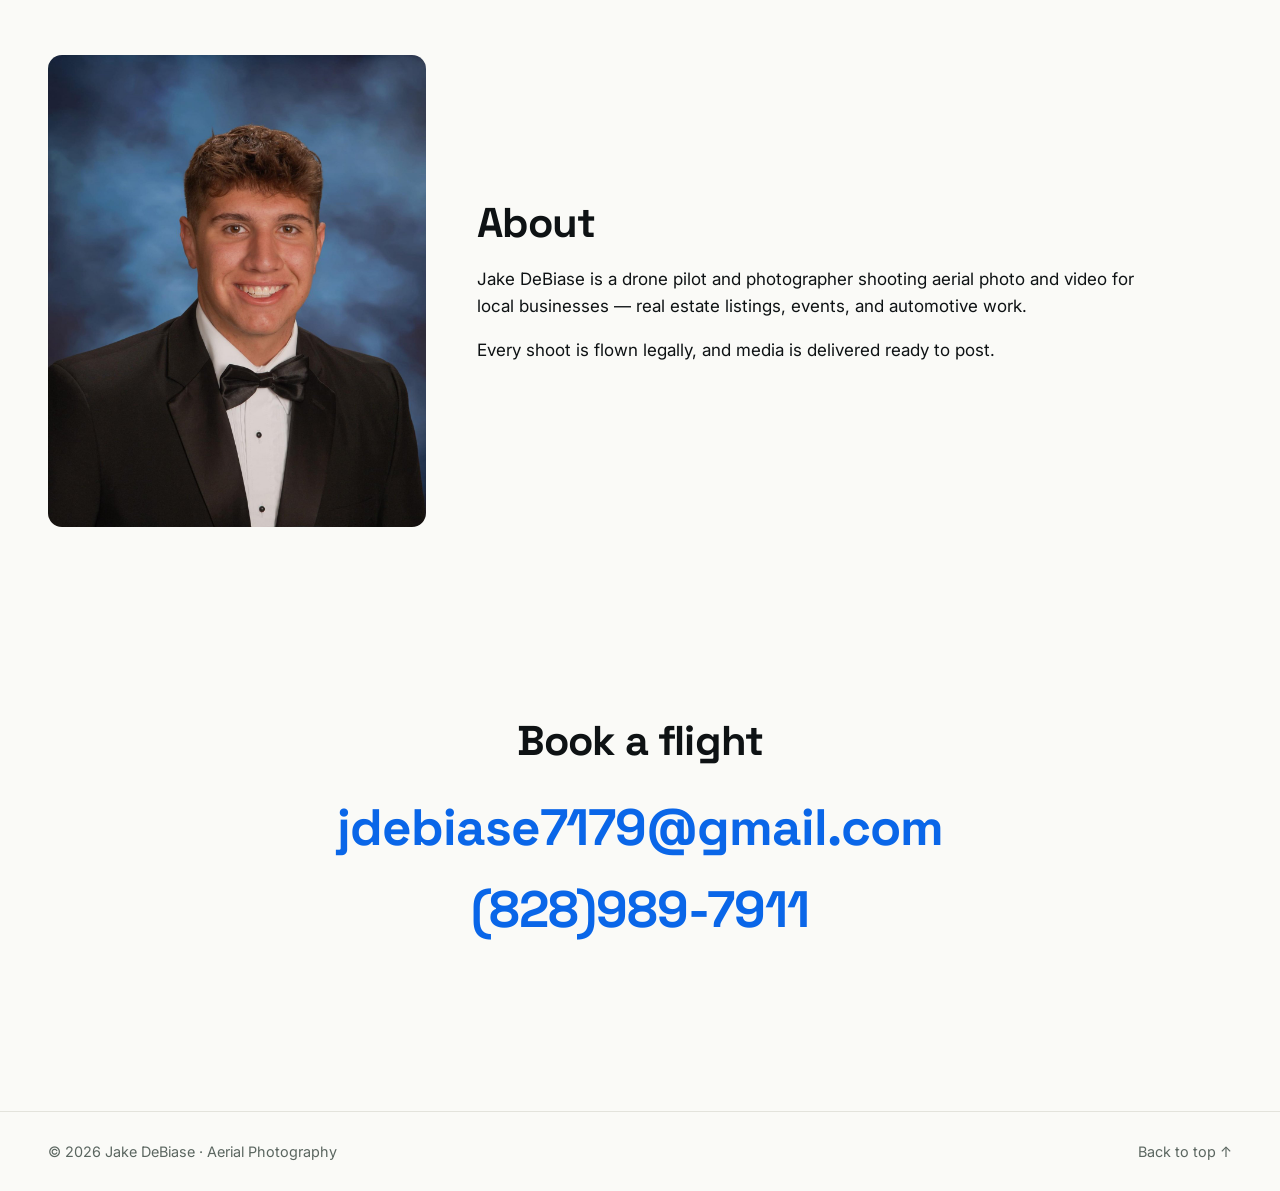
==== commit 7a1c979a: "Merge remote: keep URL rename + insurance removal, drop Trap Houses Merged origin/main (repo-rename " ====
--- a/index.html
+++ b/index.html
@@ -5,12 +5,12 @@
 <meta name="viewport" content="width=device-width, initial-scale=1.0">
 <title>Jake DeBiase — Aerial Photography</title>
 <meta name="description" content="Aerial photography and video for real estate, events, and automotive. Licensed drone pilot Jake DeBiase. Book a flight.">
-<link rel="canonical" href="https://jdebiase7179.github.io/portfoliosite/">
+<link rel="canonical" href="https://jdebiase7179.github.io/jakeaerialphotography/">
 <meta property="og:type" content="website">
 <meta property="og:title" content="Jake DeBiase — Aerial Photography">
 <meta property="og:description" content="Aerial photography and video for real estate, events, and automotive. Book a flight.">
-<meta property="og:url" content="https://jdebiase7179.github.io/portfoliosite/">
-<meta property="og:image" content="https://jdebiase7179.github.io/portfoliosite/assets/og.png">
+<meta property="og:url" content="https://jdebiase7179.github.io/jakeaerialphotography/">
+<meta property="og:image" content="https://jdebiase7179.github.io/jakeaerialphotography/assets/og.png">
 <meta property="og:image:width" content="1200">
 <meta property="og:image:height" content="630">
 <meta name="twitter:card" content="summary_large_image">
@@ -96,7 +96,7 @@
   <div>
     <h2 data-edit="about-h2">About</h2>
     <p data-edit="about-p1">Jake DeBiase is a drone pilot and photographer shooting aerial photo and video for local businesses — real estate listings, events, and automotive work.</p>
-    <p data-edit="about-p2">Every shoot is flown legally and insured, and media is delivered ready to post.</p>
+    <p data-edit="about-p2">Every shoot is flown legally, and media is delivered ready to post.</p>
   </div>
 </section>
 
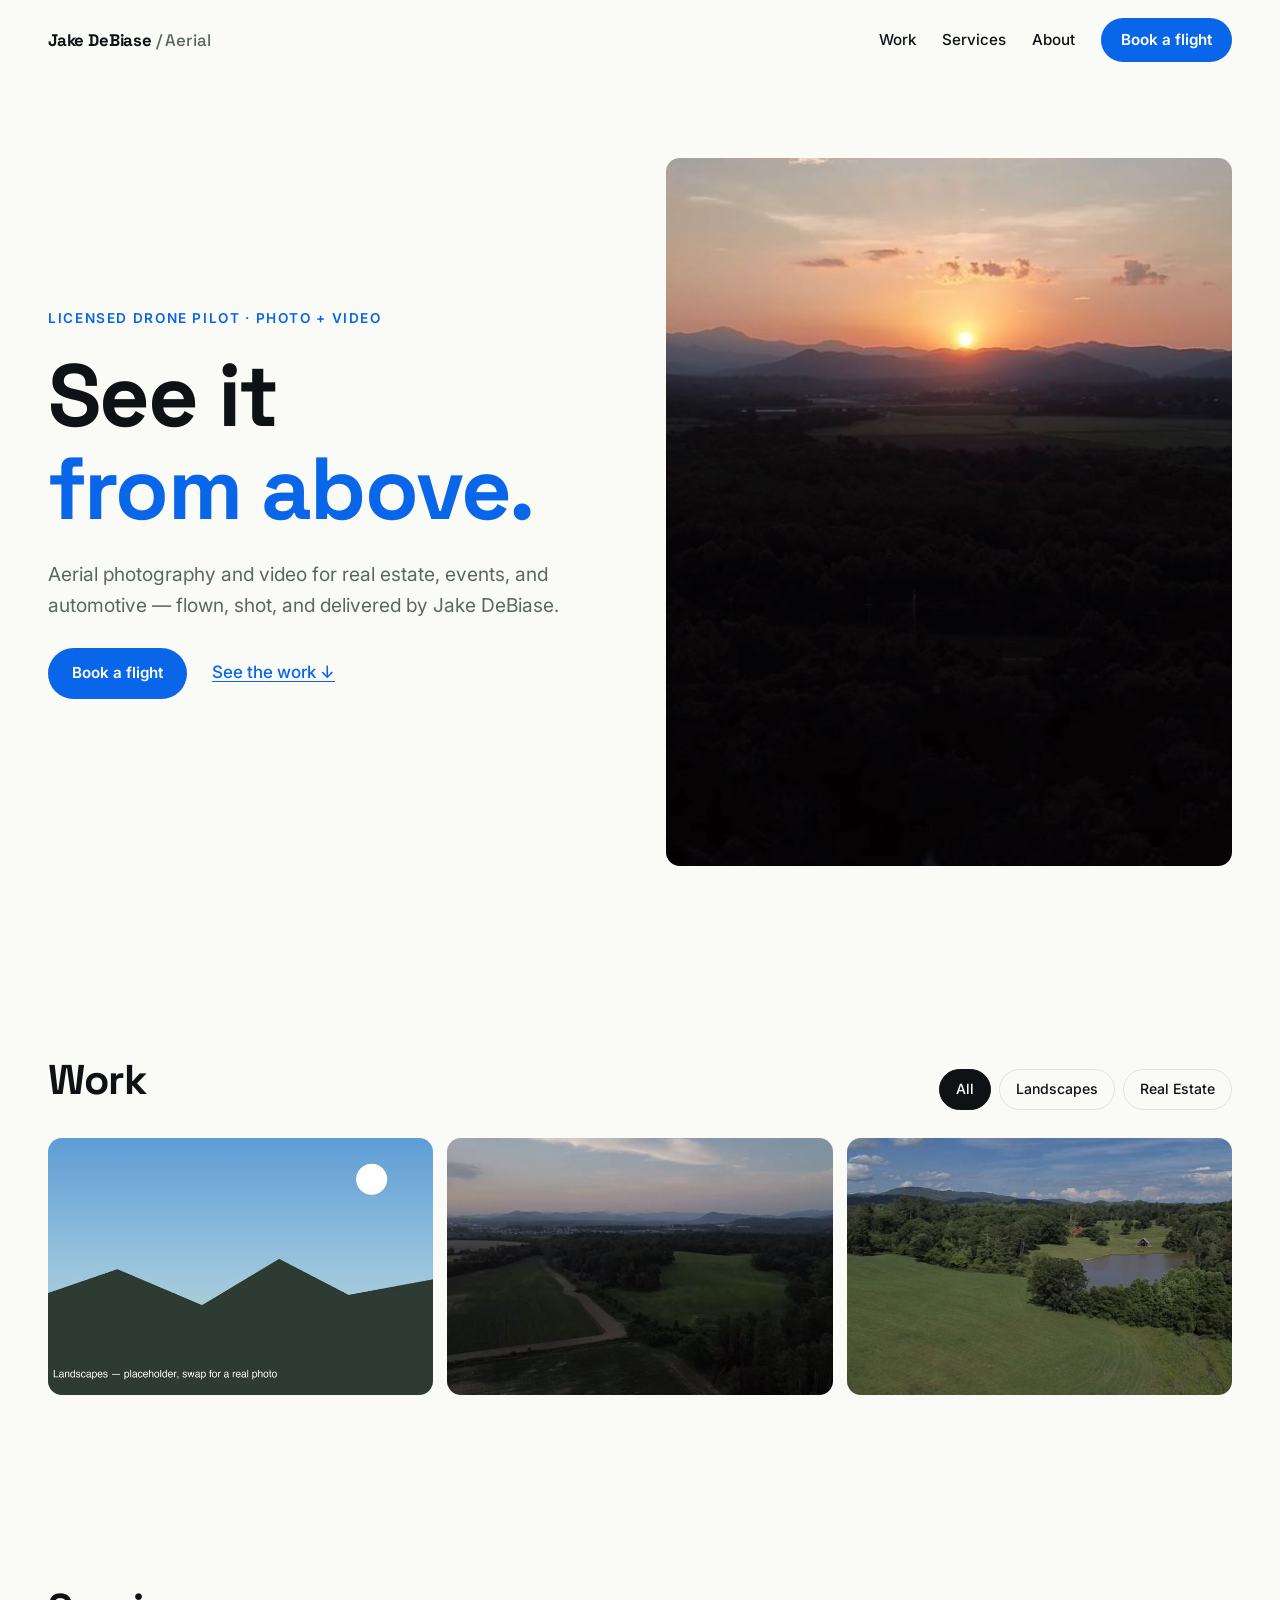
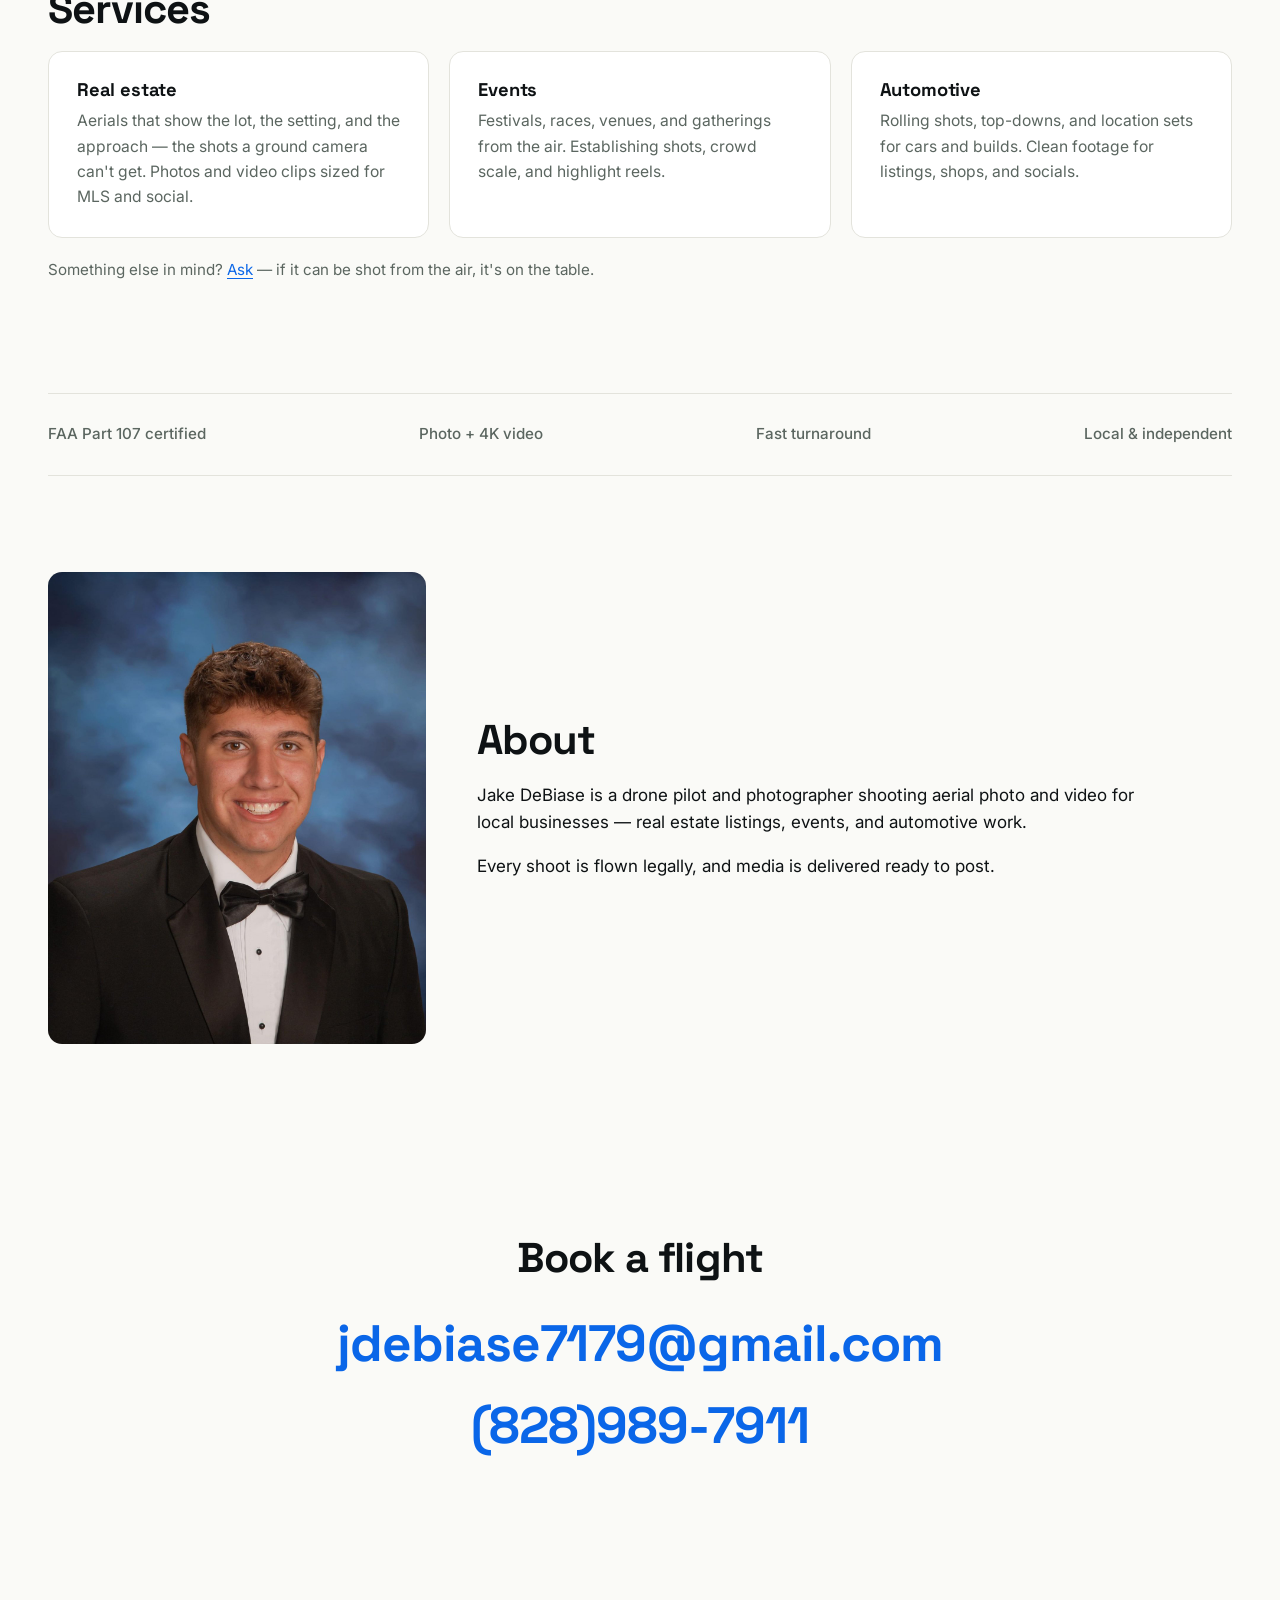
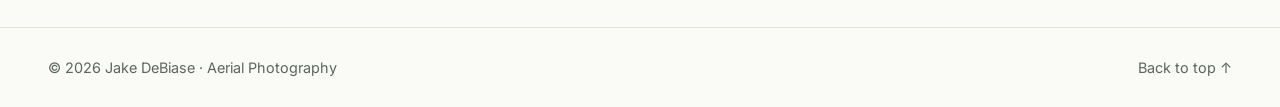
==== commit 092be048: "Point site at custom domain jdaerialphotography.com - Add cname to the deploy workflow so the Pages " ====
--- a/index.html
+++ b/index.html
@@ -5,12 +5,12 @@
 <meta name="viewport" content="width=device-width, initial-scale=1.0">
 <title>Jake DeBiase — Aerial Photography</title>
 <meta name="description" content="Aerial photography and video for real estate, events, and automotive. Licensed drone pilot Jake DeBiase. Book a flight.">
-<link rel="canonical" href="https://jdebiase7179.github.io/jakeaerialphotography/">
+<link rel="canonical" href="https://jdaerialphotography.com/">
 <meta property="og:type" content="website">
 <meta property="og:title" content="Jake DeBiase — Aerial Photography">
 <meta property="og:description" content="Aerial photography and video for real estate, events, and automotive. Book a flight.">
-<meta property="og:url" content="https://jdebiase7179.github.io/jakeaerialphotography/">
-<meta property="og:image" content="https://jdebiase7179.github.io/jakeaerialphotography/assets/og.png">
+<meta property="og:url" content="https://jdaerialphotography.com/">
+<meta property="og:image" content="https://jdaerialphotography.com/assets/og.png">
 <meta property="og:image:width" content="1200">
 <meta property="og:image:height" content="630">
 <meta name="twitter:card" content="summary_large_image">
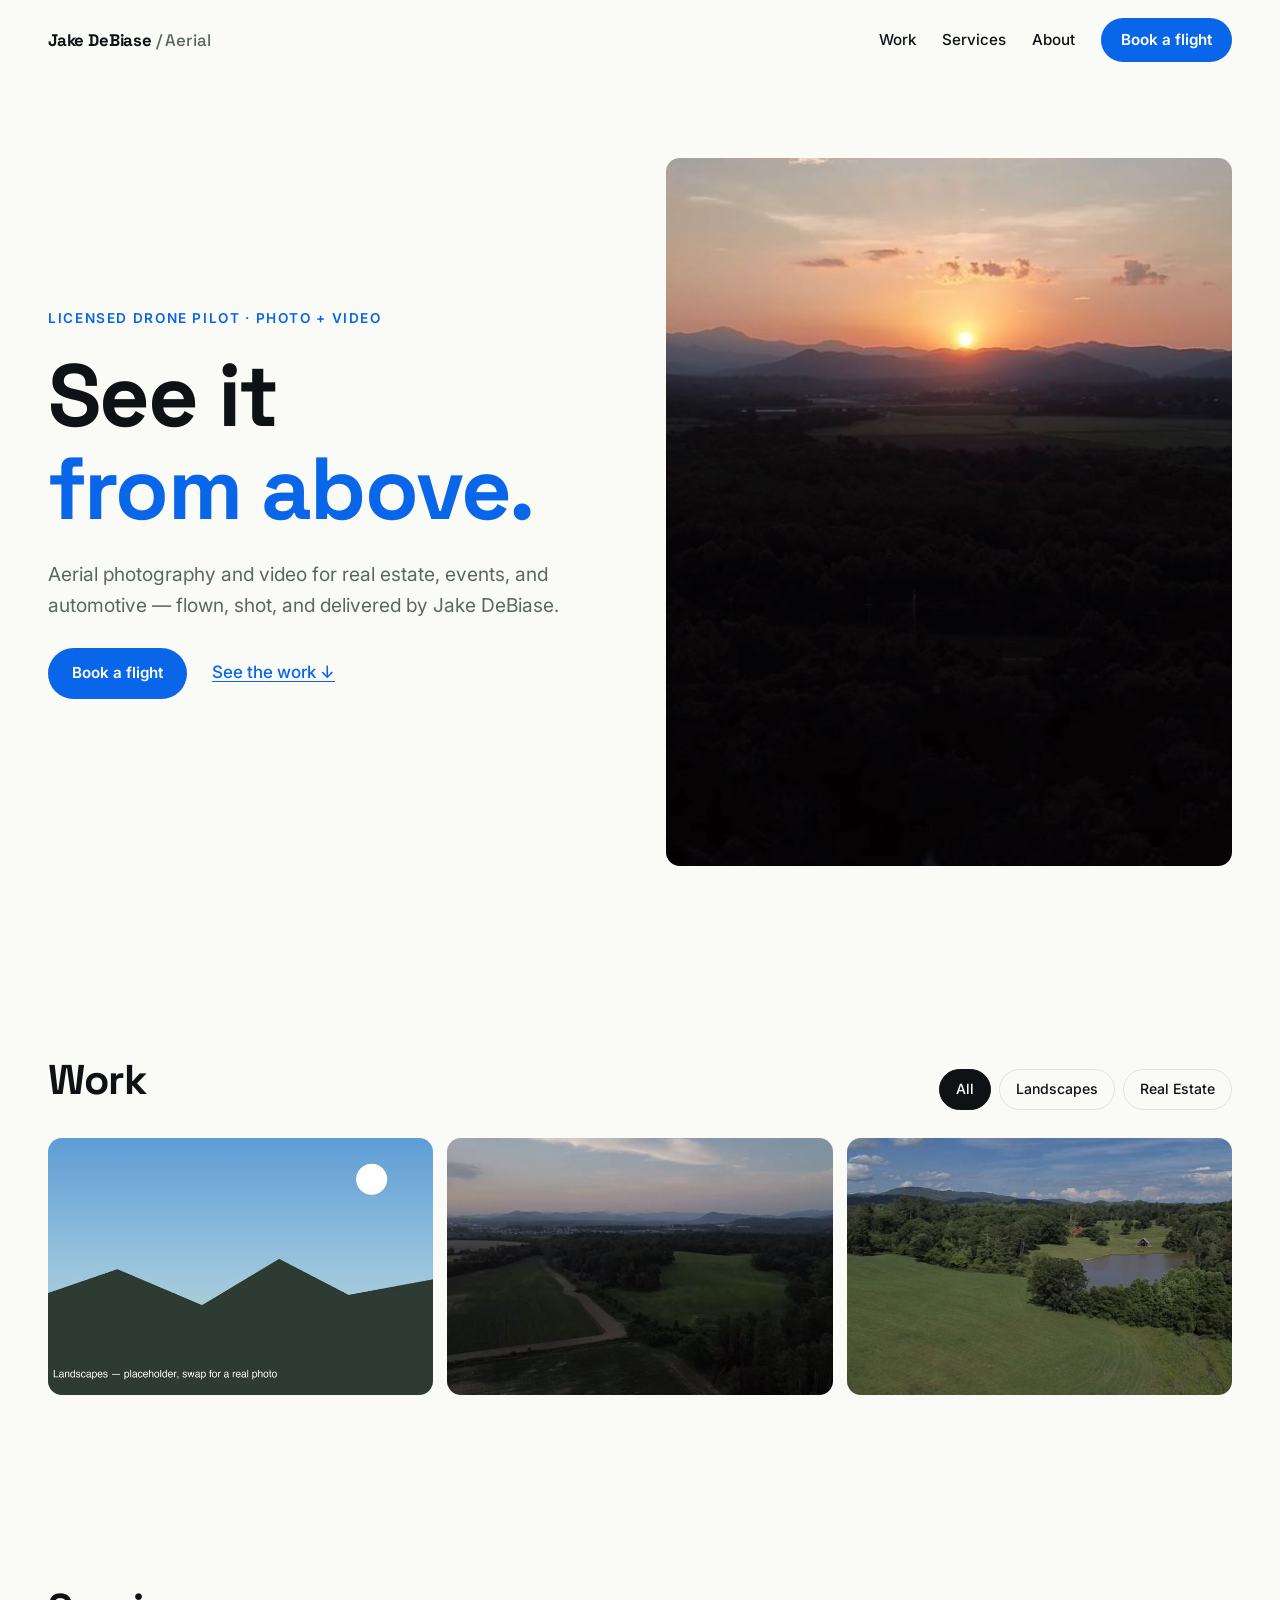
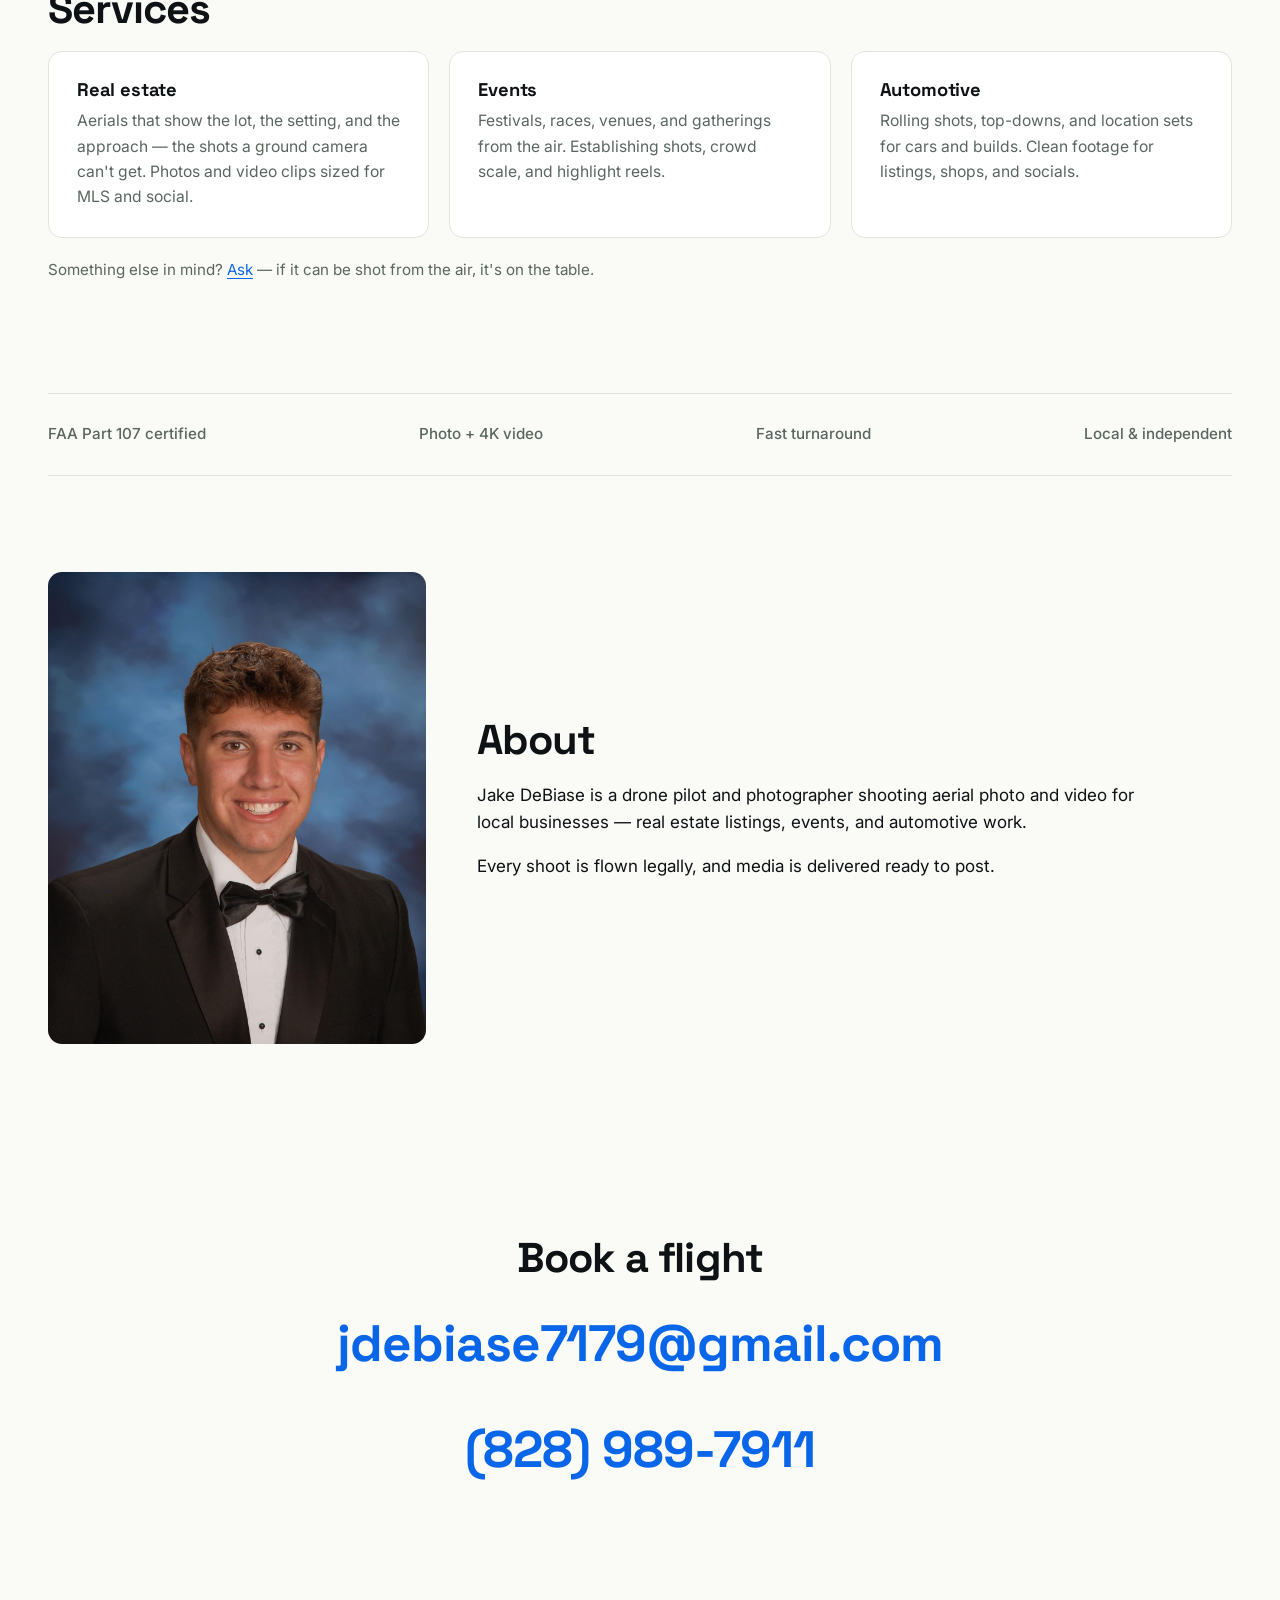
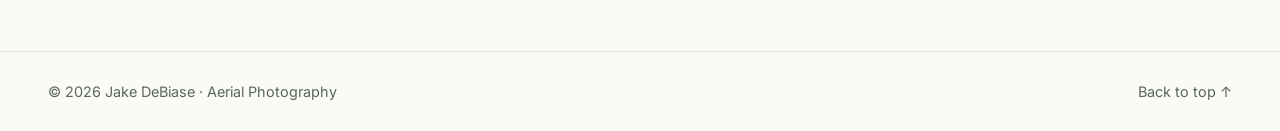
==== commit 30ef630c: "Fix contact links; refresh docs for Jake's changes The contact text showed the real email/phone but " ====
--- a/index.html
+++ b/index.html
@@ -102,7 +102,8 @@
 
 <section id="contact" class="contact reveal">
   <h2 data-edit="contact-h2">Book a flight</h2>
-  <p class="contact-big"><a href="mailto:hello@example.com?subject=Booking%20request" data-edit="contact-email">jdebiase7179@gmail.com<br>(828)989-7911<br></a></p>
+  <p class="contact-big"><a href="mailto:jdebiase7179@gmail.com?subject=Booking%20request" data-edit="contact-email">jdebiase7179@gmail.com</a></p>
+  <p class="contact-big"><a href="tel:+18289897911" data-edit="contact-phone">(828) 989-7911</a></p>
   <p data-edit="contact-p"><br></p>
 </section>
 
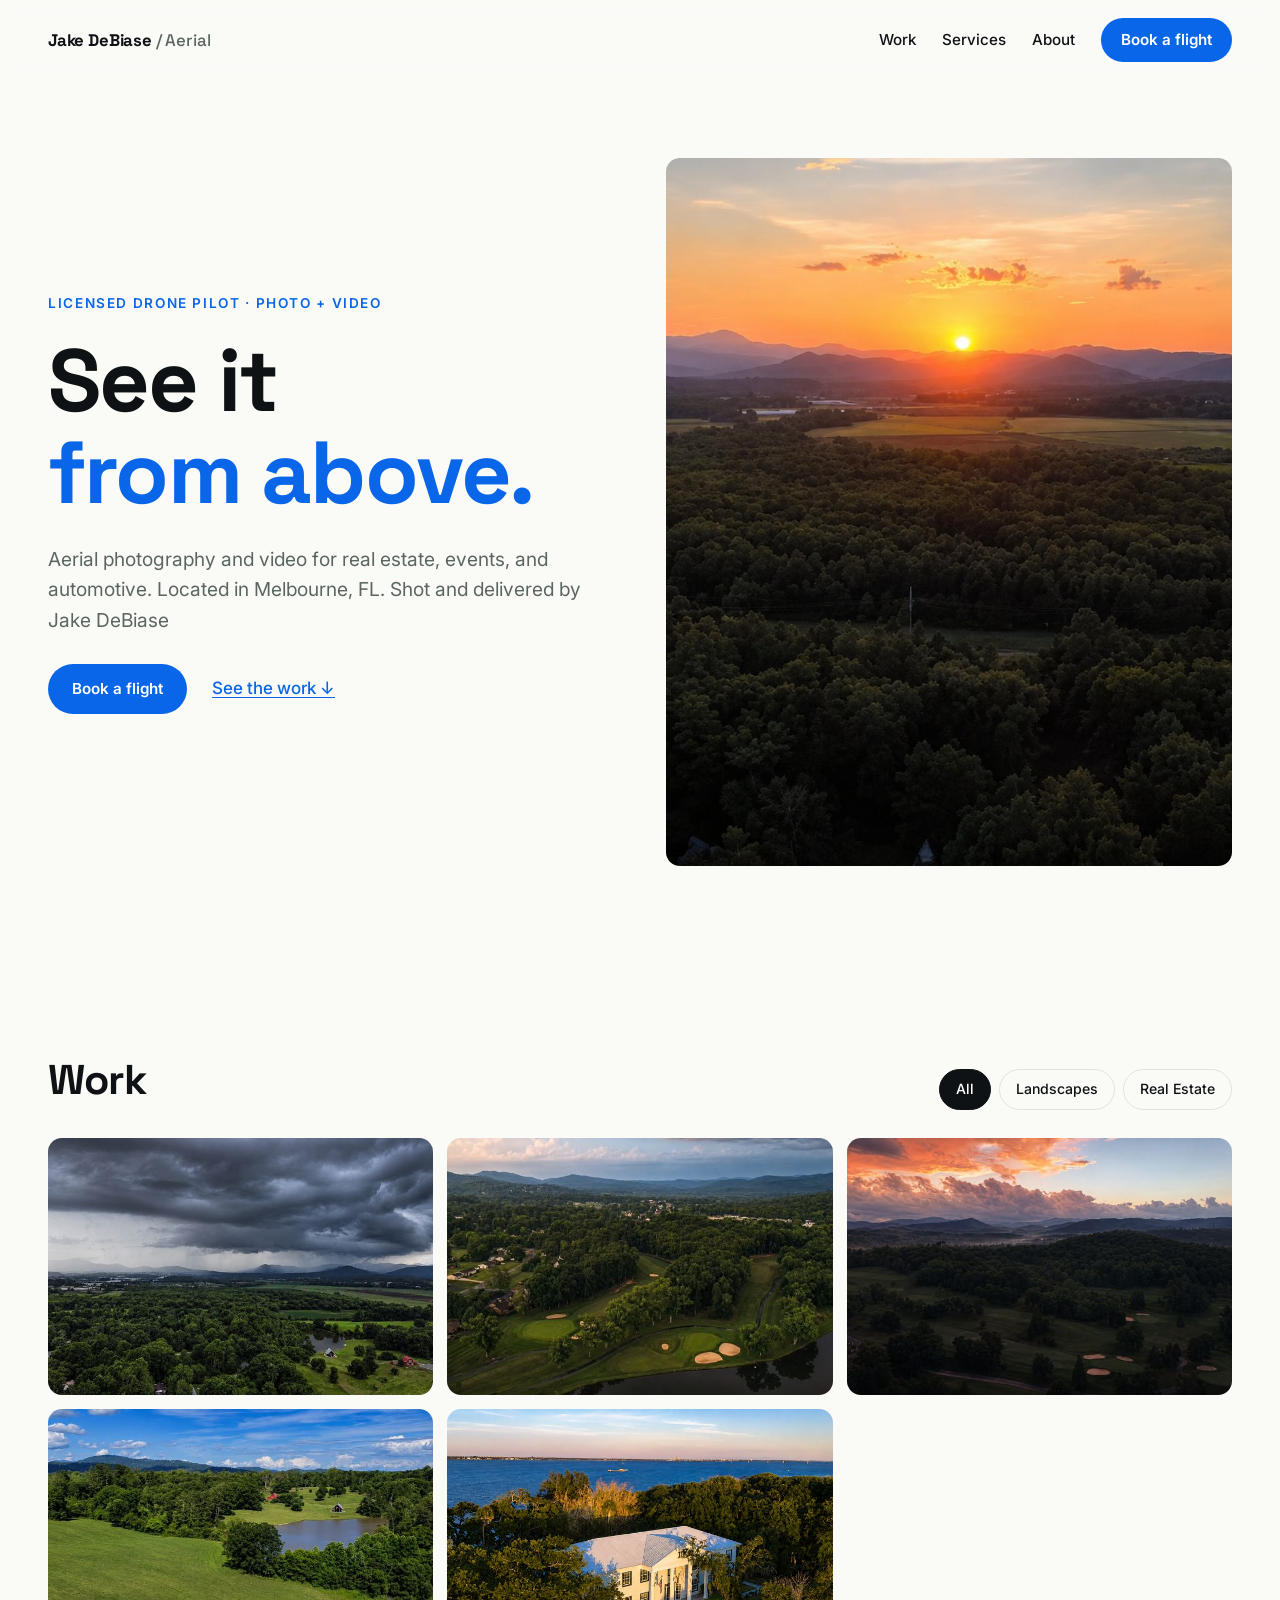
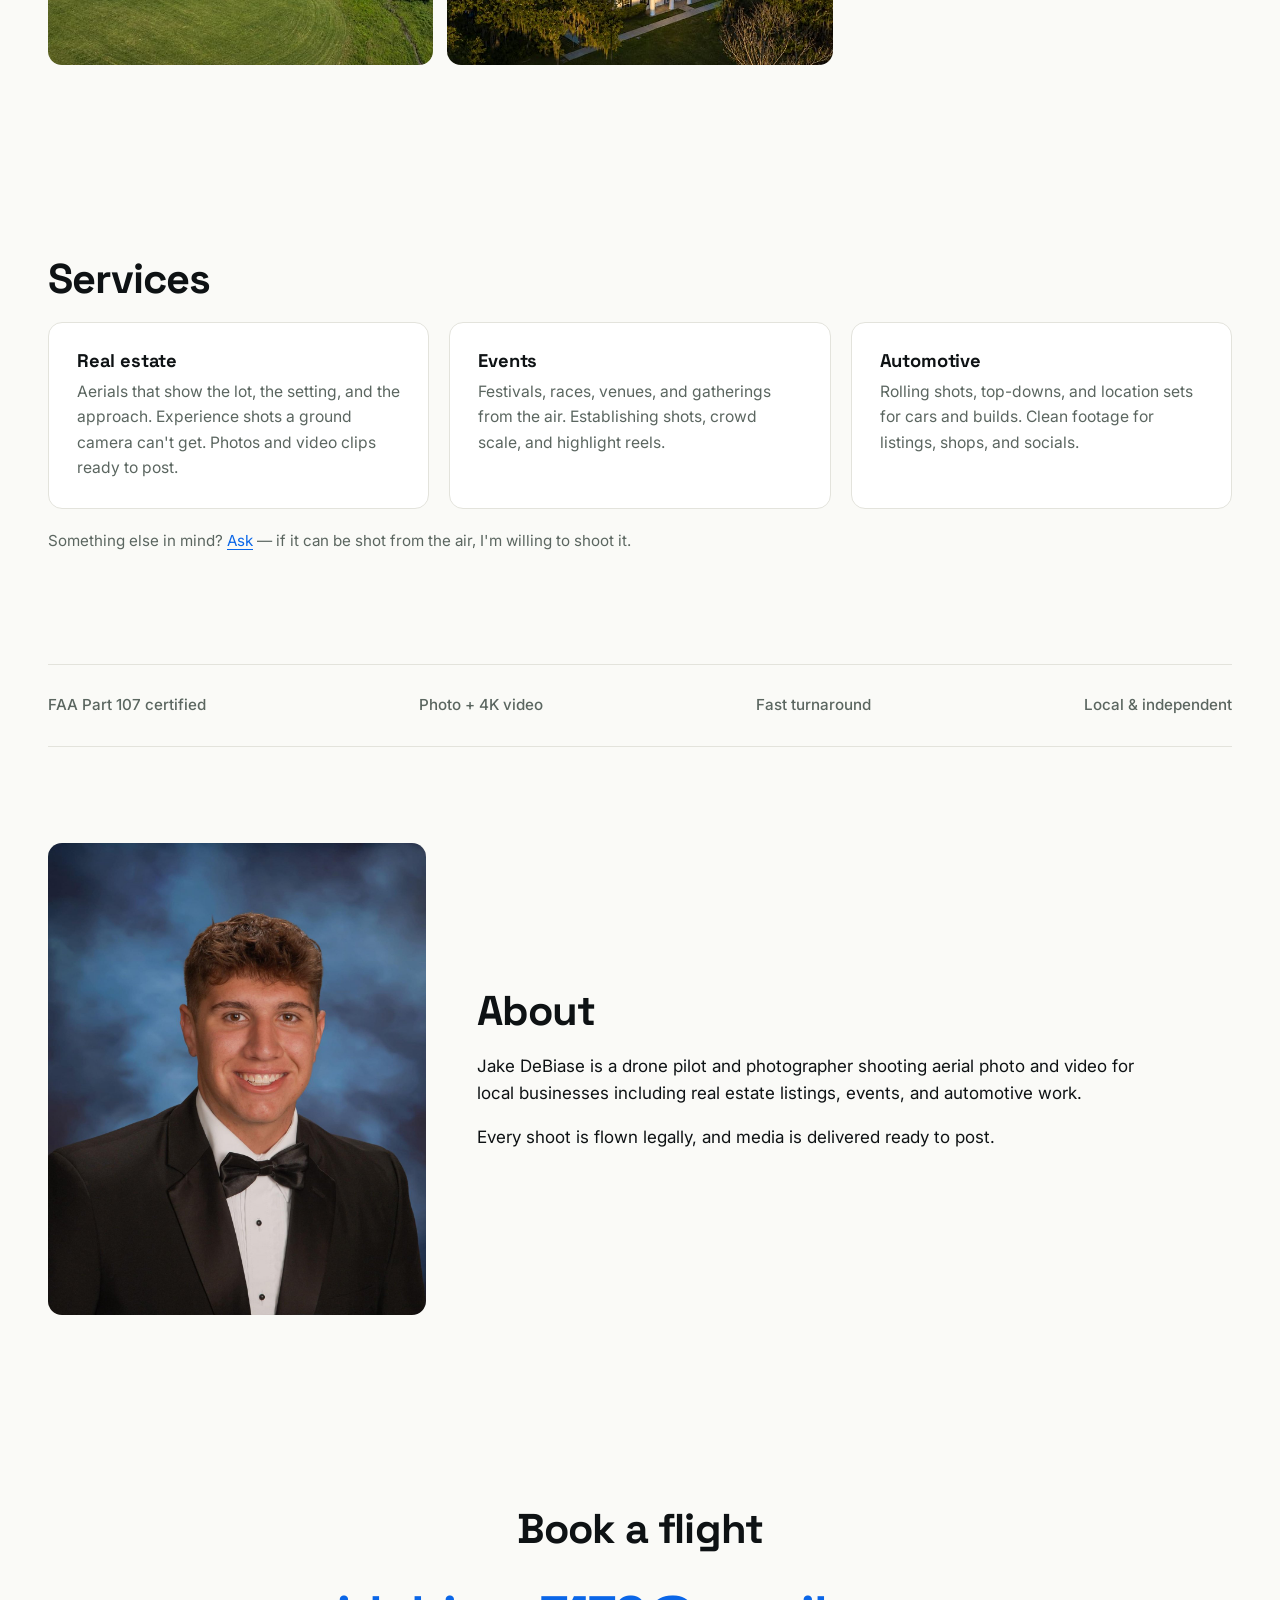
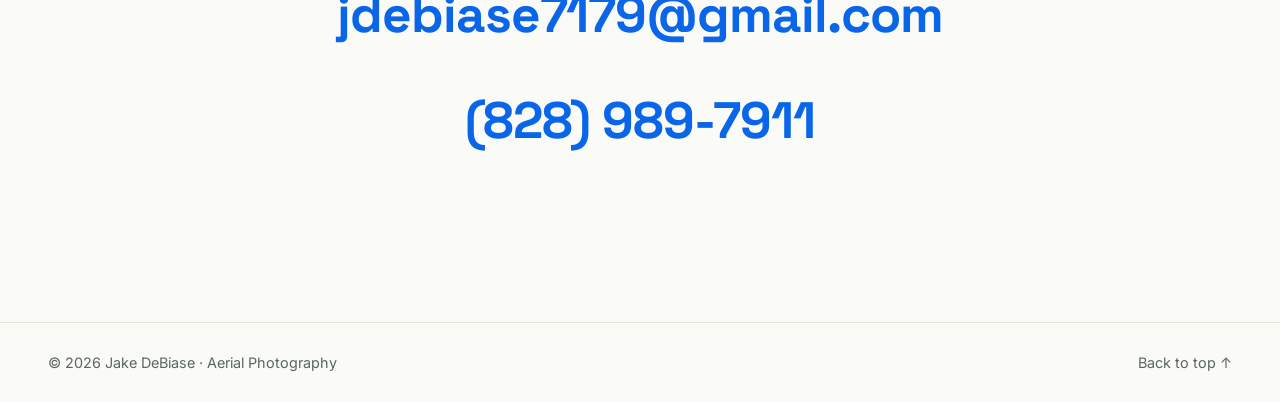
==== commit 732f6da3: "Update site copy: hero lede, service + about text - Hero lede now names Melbourne, FL as the base - " ====
--- a/index.html
+++ b/index.html
@@ -41,7 +41,7 @@
   <div class="hero-inner">
     <p class="kicker" data-edit="kicker">Licensed drone pilot · Photo + video</p>
     <h1 data-edit="hero-h1">See it<br><em>from above.</em></h1>
-    <p class="lede" data-edit="lede">Aerial photography and video for real estate, events, and automotive — flown, shot, and delivered by Jake DeBiase.</p>
+    <p class="lede" data-edit="lede">Aerial photography and video for real estate, events, and automotive. Located in Melbourne, FL. Shot and delivered by Jake DeBiase</p>
     <p class="hero-cta">
       <a class="button" href="#contact" data-edit="cta-book">Book a flight</a>
       <a class="text-link" href="#work" data-edit="cta-seework">See the work ↓</a>
@@ -66,7 +66,7 @@
   <div class="service-row">
     <div class="service">
       <h3 data-edit="svc1-h3">Real estate</h3>
-      <p data-edit="svc1-p">Aerials that show the lot, the setting, and the approach — the shots a ground camera can't get. Photos and video clips sized for MLS and social.</p>
+      <p data-edit="svc1-p">Aerials that show the lot, the setting, and the approach. Experience shots a ground camera can't get. Photos and video clips ready to post.&nbsp;</p>
     </div>
     <div class="service">
       <h3 data-edit="svc2-h3">Events</h3>
@@ -77,7 +77,7 @@
       <p data-edit="svc3-p">Rolling shots, top-downs, and location sets for cars and builds. Clean footage for listings, shops, and socials.</p>
     </div>
   </div>
-  <p class="note" data-edit="services-note">Something else in mind? <a href="#contact">Ask</a> — if it can be shot from the air, it's on the table.</p>
+  <p class="note" data-edit="services-note">Something else in mind? <a href="#contact">Ask</a> — if it can be shot from the air, I'm willing to shoot it.</p>
 </section>
 
 <section class="facts reveal" aria-label="Quick facts">
@@ -95,7 +95,7 @@
   </figure>
   <div>
     <h2 data-edit="about-h2">About</h2>
-    <p data-edit="about-p1">Jake DeBiase is a drone pilot and photographer shooting aerial photo and video for local businesses — real estate listings, events, and automotive work.</p>
+    <p data-edit="about-p1">Jake DeBiase is a drone pilot and photographer shooting aerial photo and video for local businesses including real estate listings, events, and automotive work.</p>
     <p data-edit="about-p2">Every shoot is flown legally, and media is delivered ready to post.</p>
   </div>
 </section>
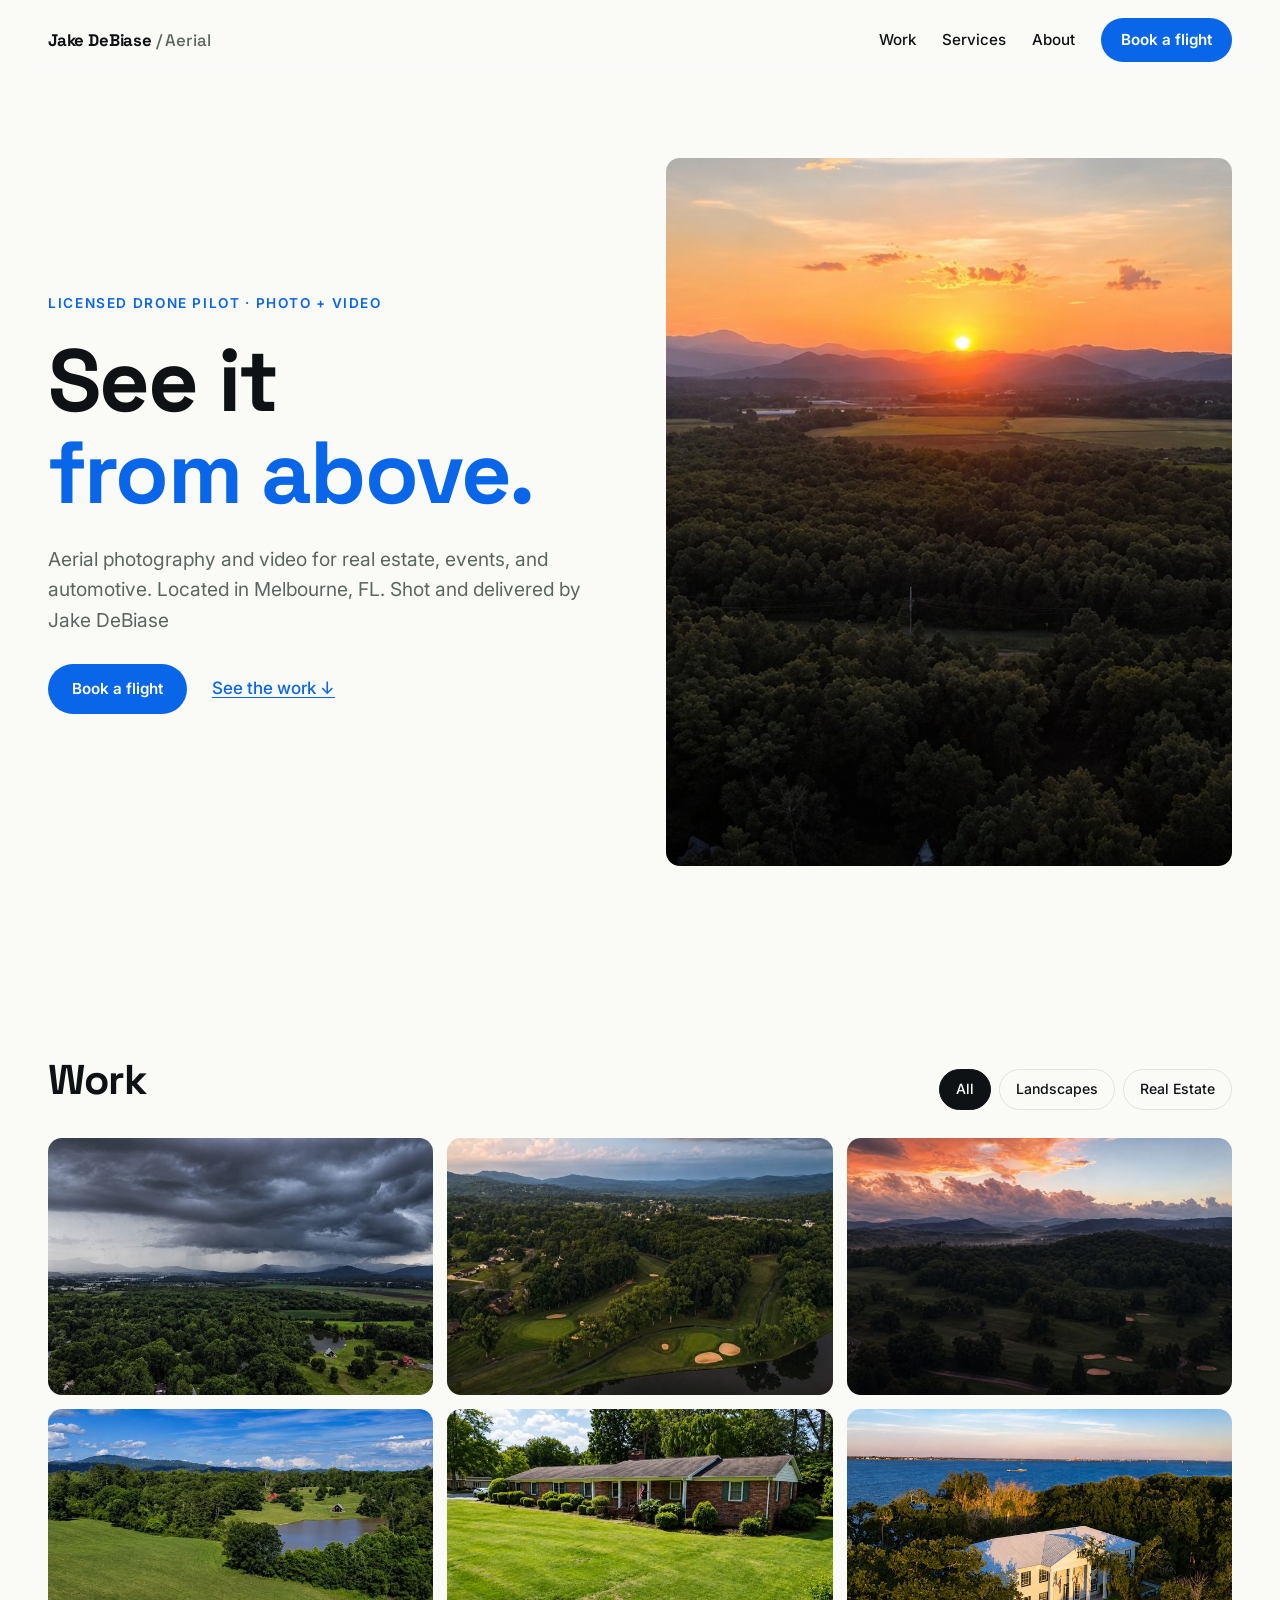
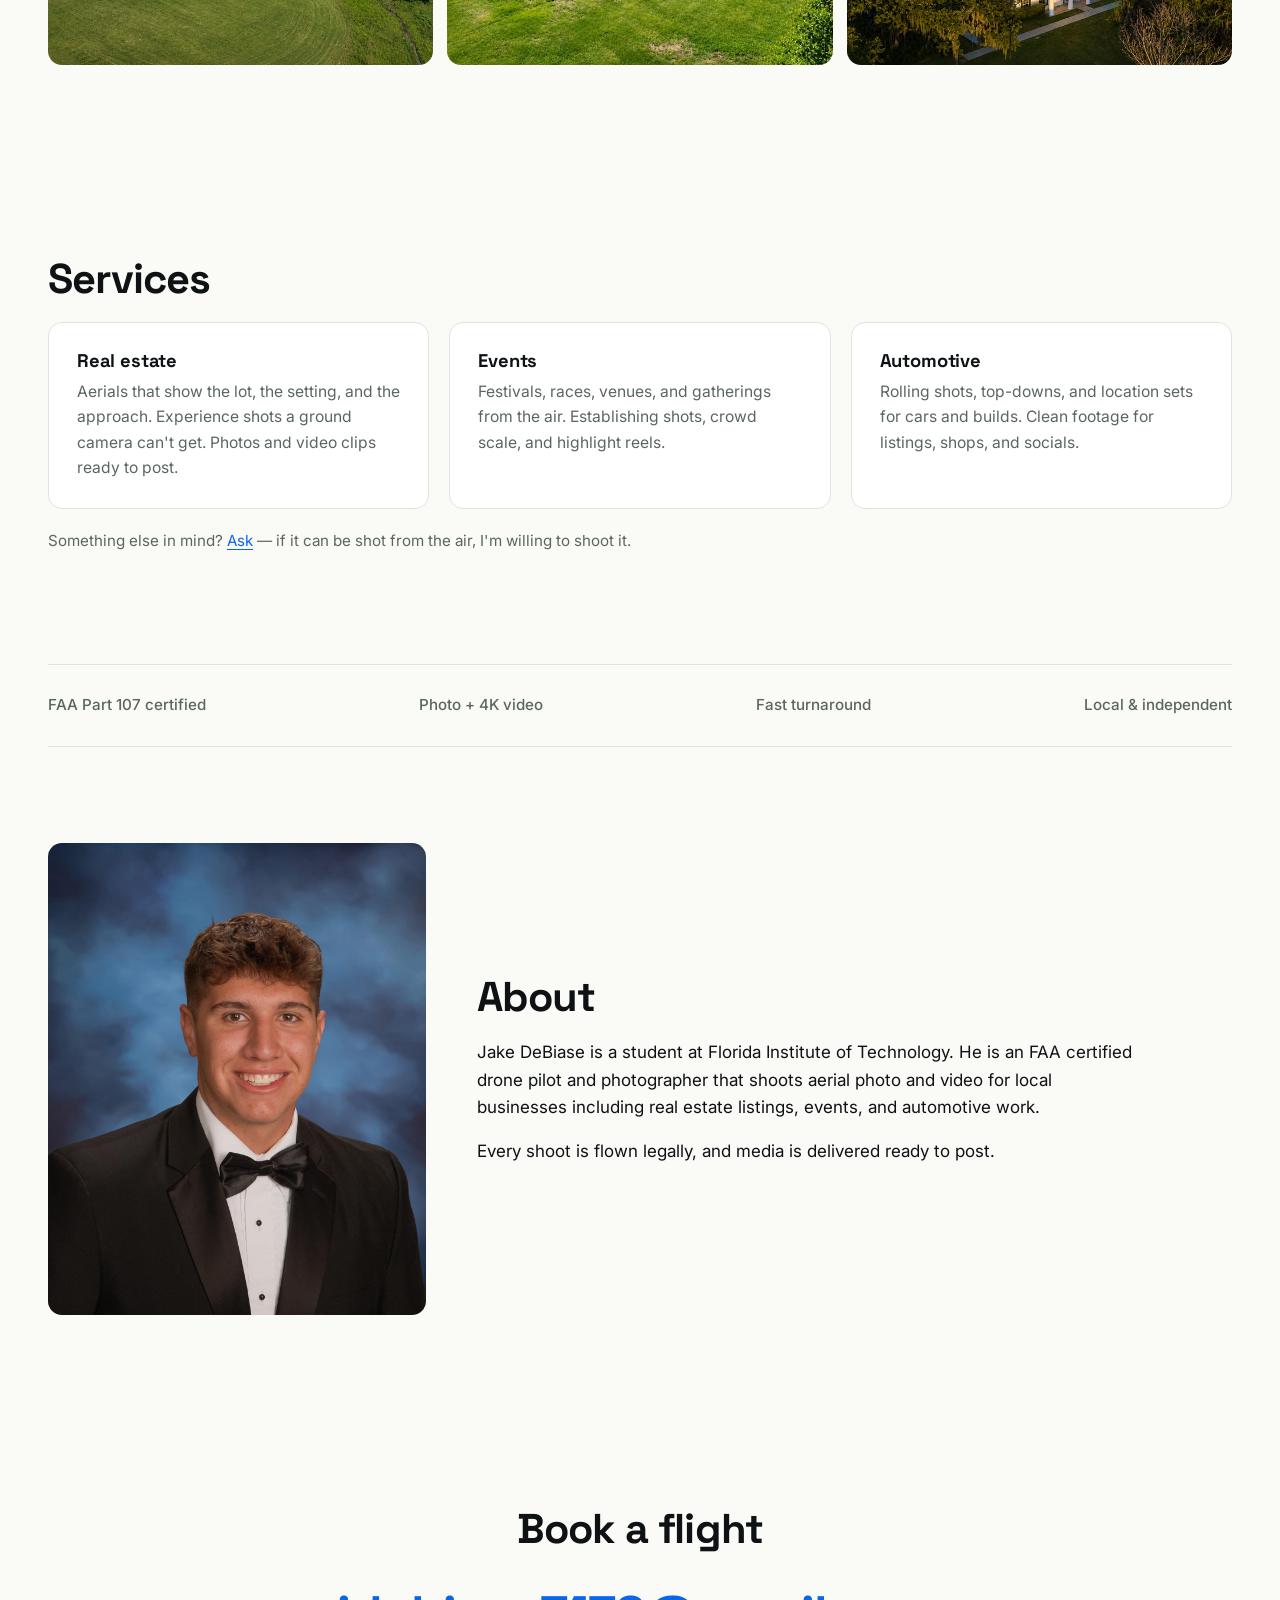
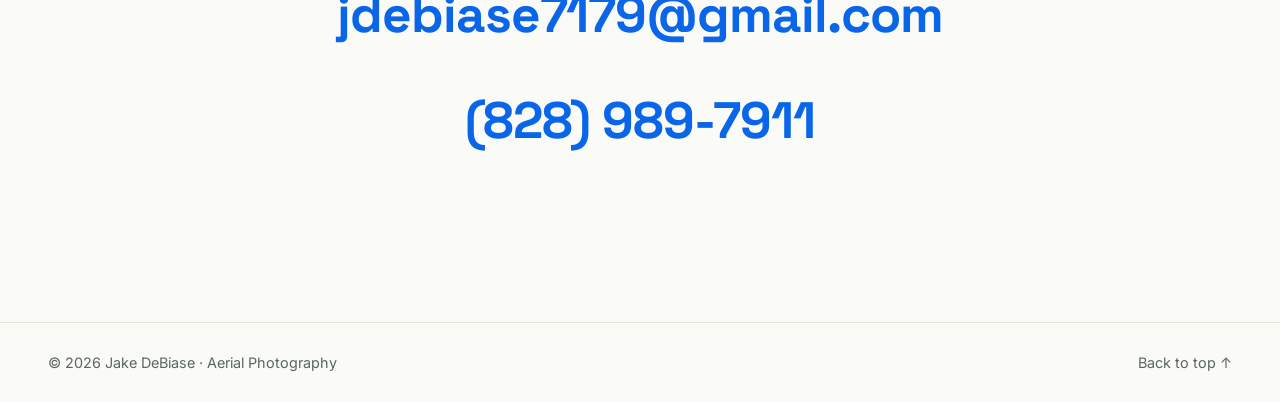
==== commit 2b762d97: "Update About: FIT student, FAA certified pilot" ====
--- a/index.html
+++ b/index.html
@@ -95,7 +95,7 @@
   </figure>
   <div>
     <h2 data-edit="about-h2">About</h2>
-    <p data-edit="about-p1">Jake DeBiase is a drone pilot and photographer shooting aerial photo and video for local businesses including real estate listings, events, and automotive work.</p>
+    <p data-edit="about-p1">Jake DeBiase is a student at Florida Institute of Technology. He is an FAA certified drone pilot and photographer that shoots aerial photo and video for local businesses including real estate listings, events, and automotive work.</p>
     <p data-edit="about-p2">Every shoot is flown legally, and media is delivered ready to post.</p>
   </div>
 </section>
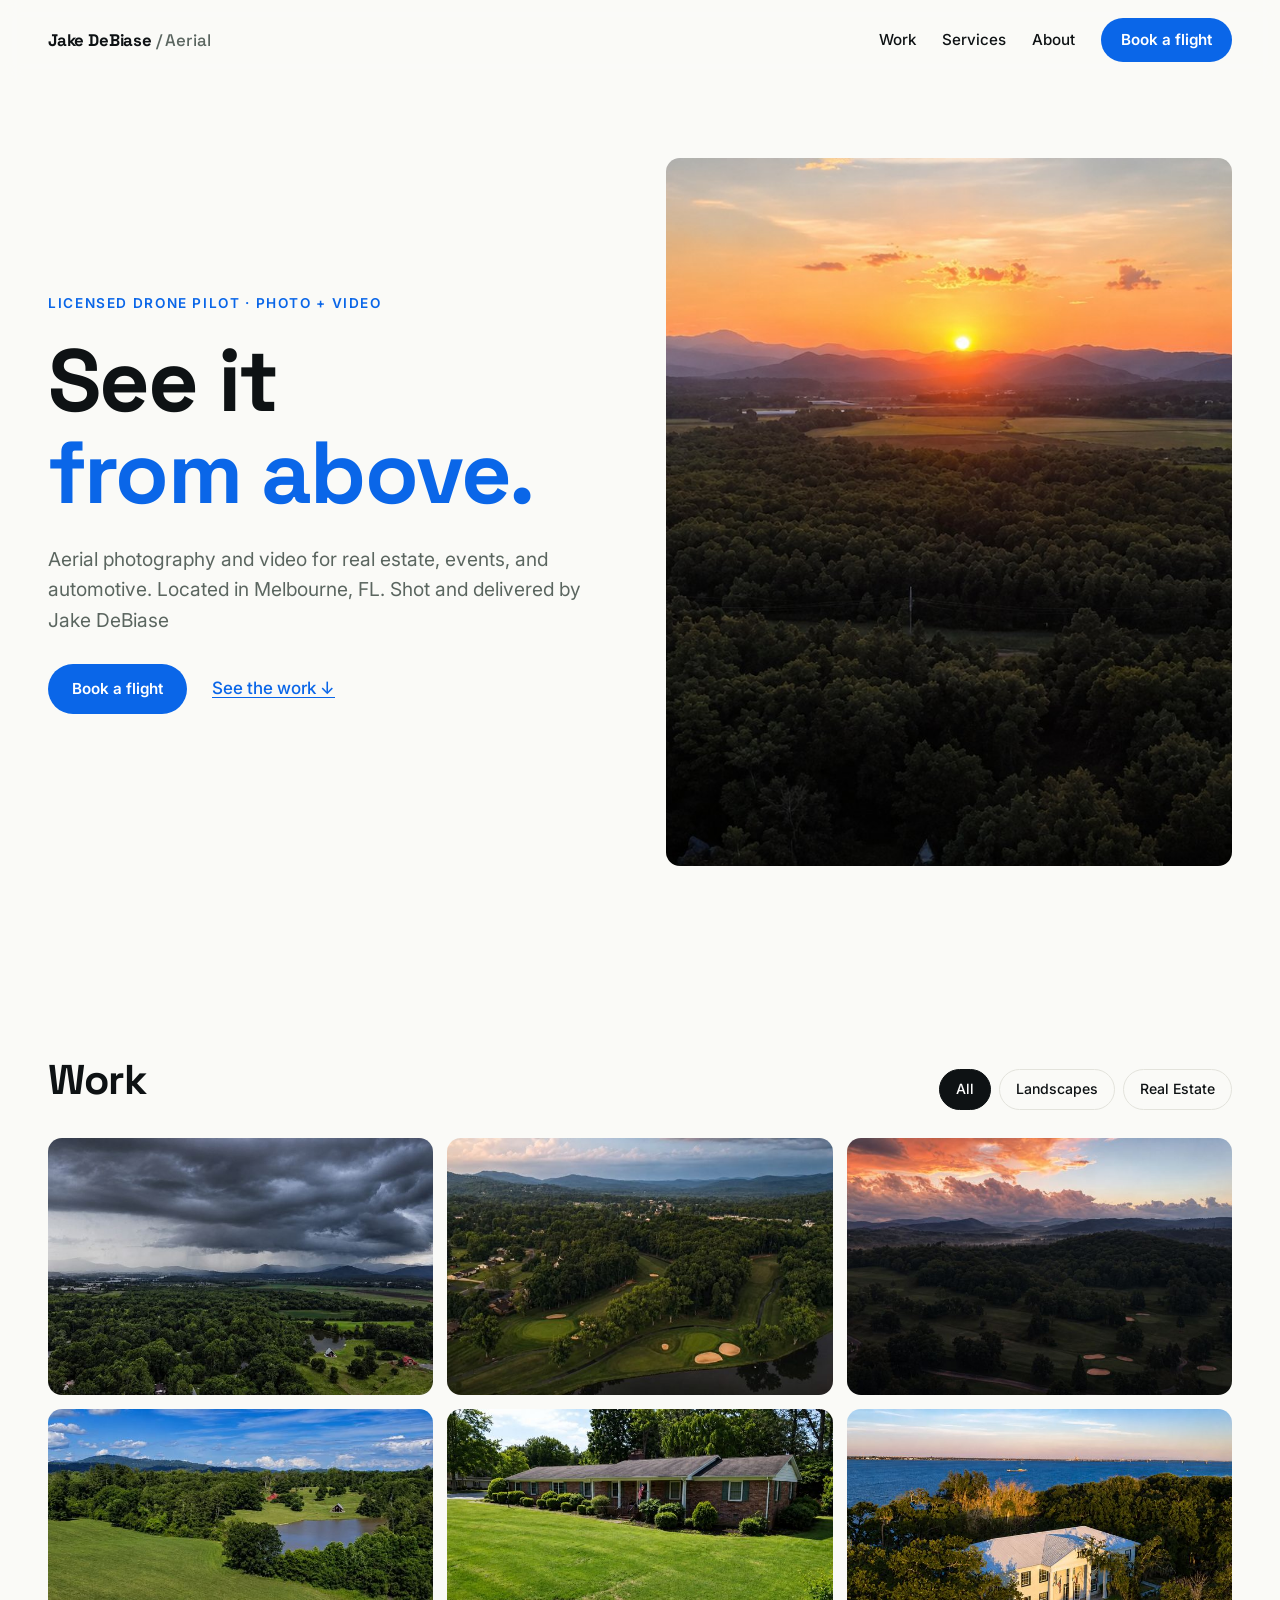
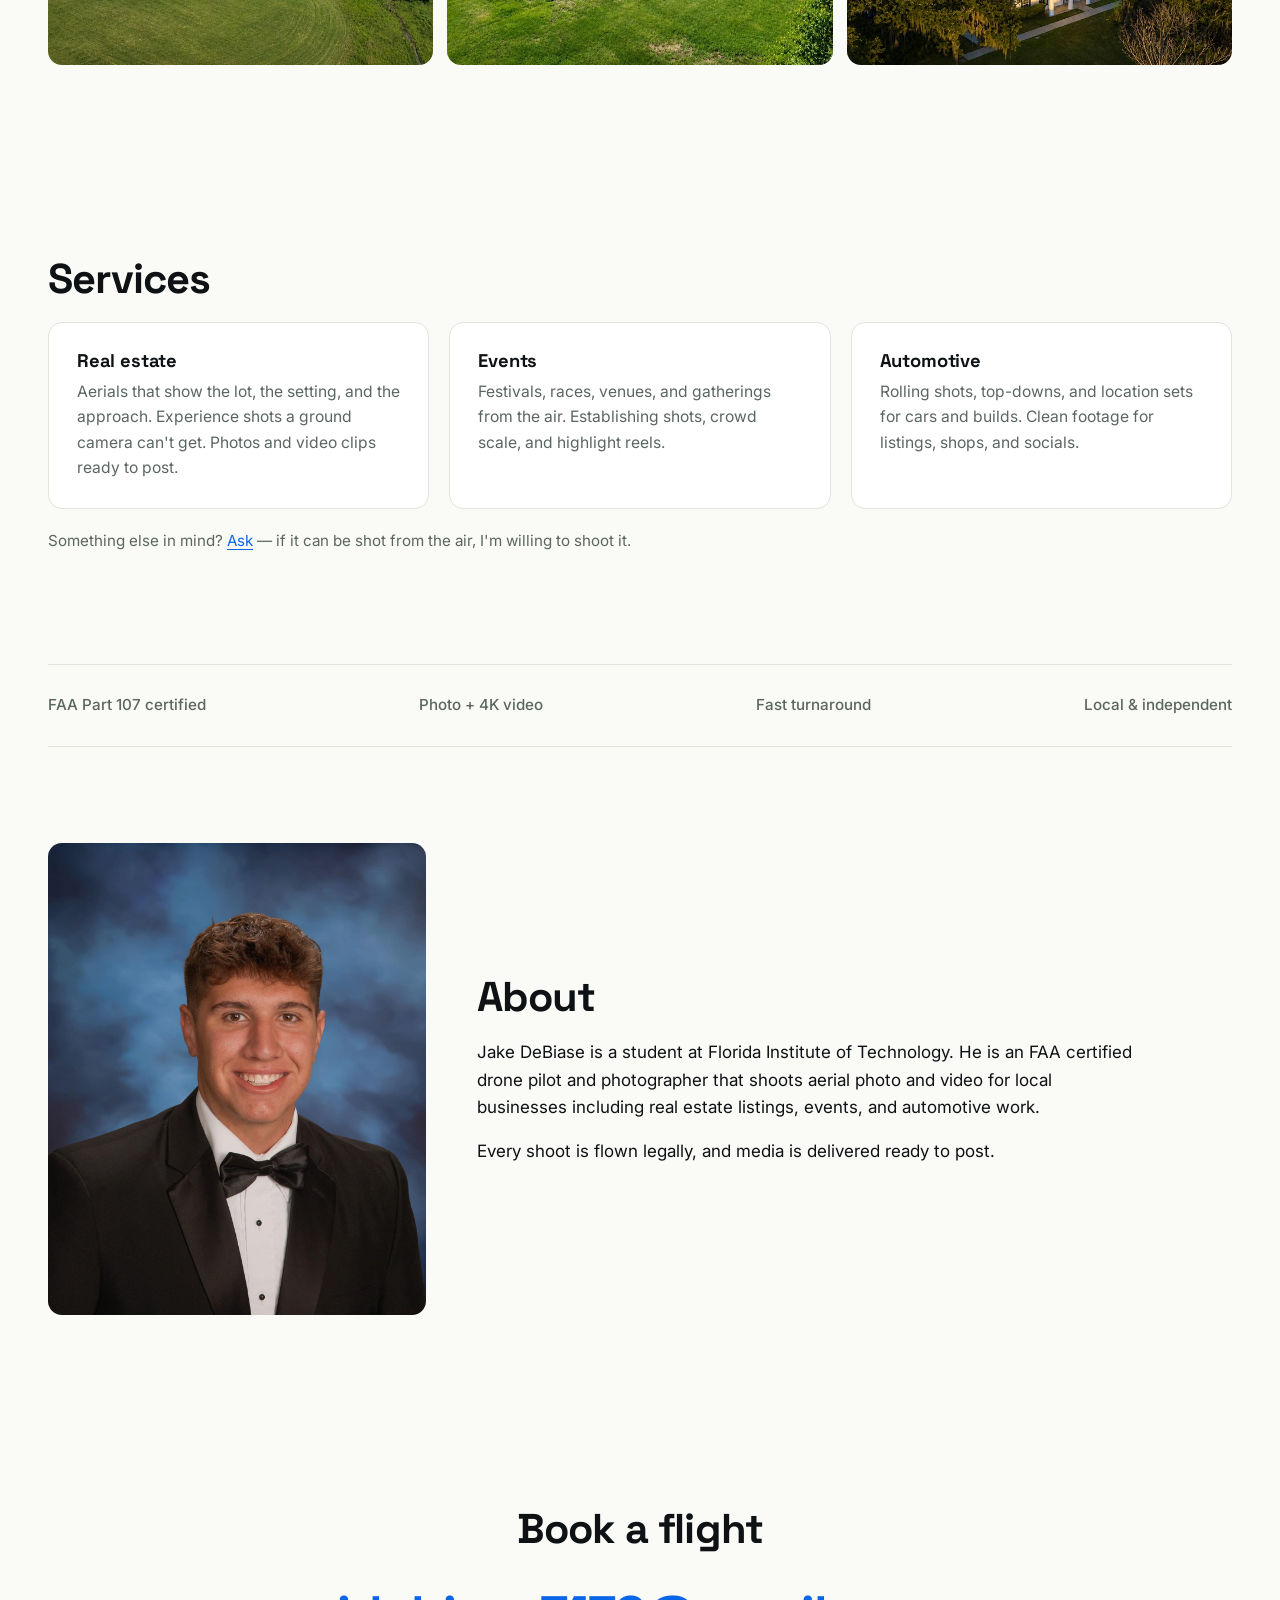
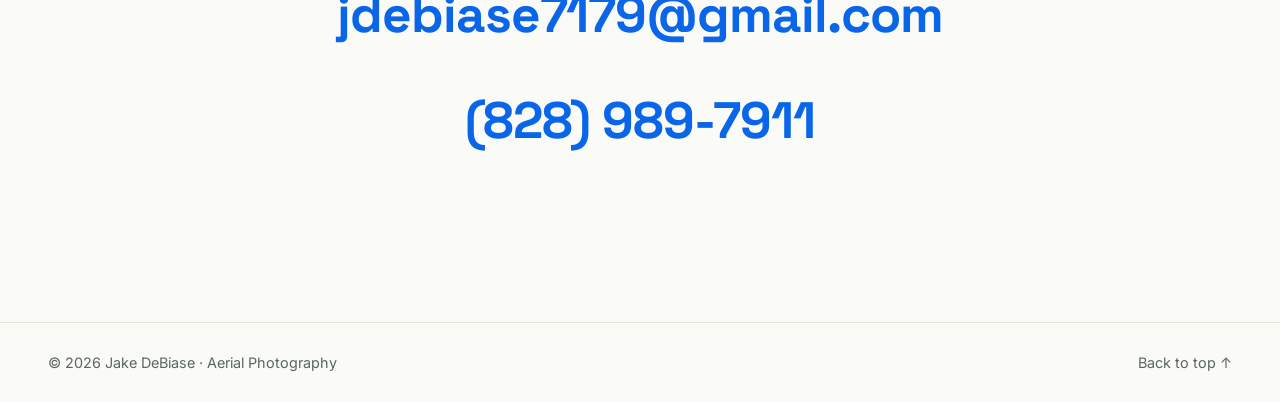
==== commit c423562e: "Force-hide lightbox caption and cache-bust app.js" ====
--- a/index.html
+++ b/index.html
@@ -120,9 +120,9 @@
   <img id="lb-img" src="" alt="">
   <video id="lb-video" controls playsinline hidden></video>
   <button class="lightbox-nav next" id="lb-next" aria-label="Next photo">›</button>
-  <p class="lightbox-caption" id="lb-caption"></p>
+  <p class="lightbox-caption" id="lb-caption" hidden></p>
 </dialog>
 
-<script src="app.js"></script>
+<script src="app.js?v=2"></script>
 </body>
 </html>
